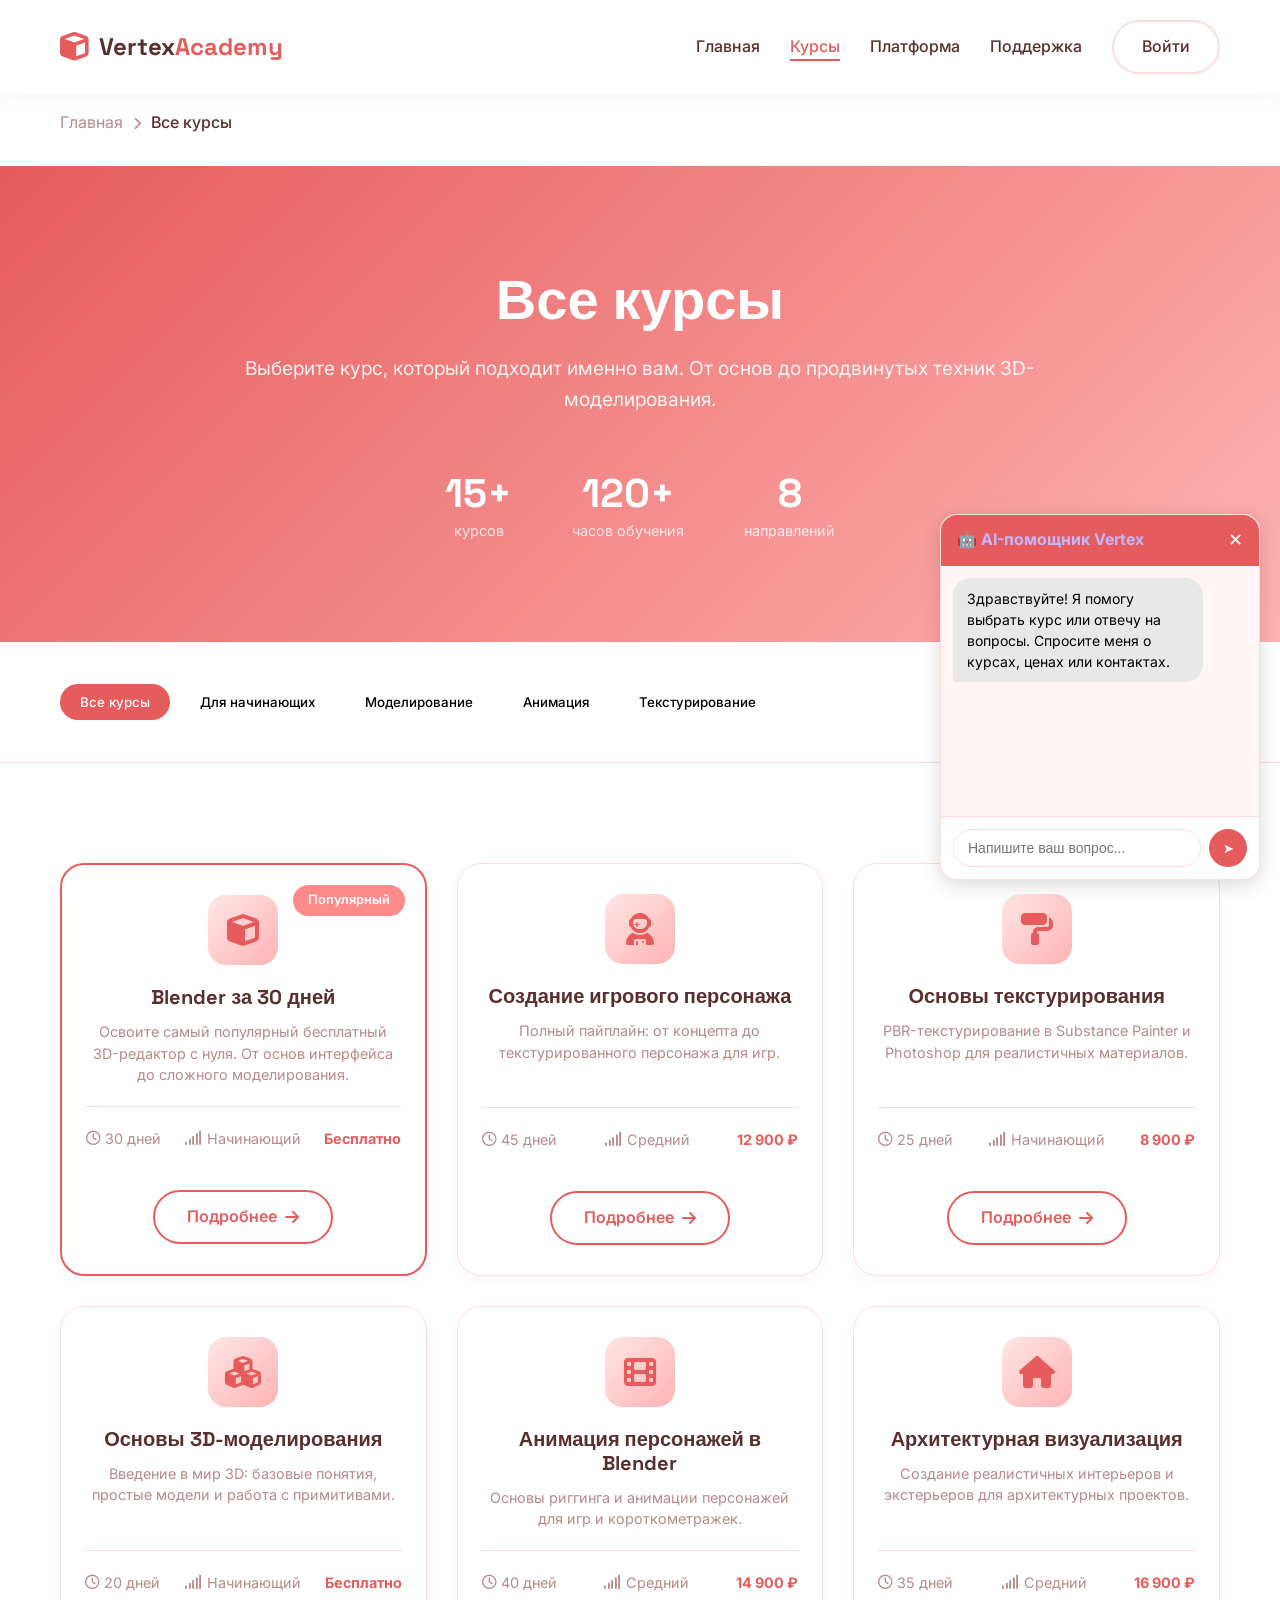
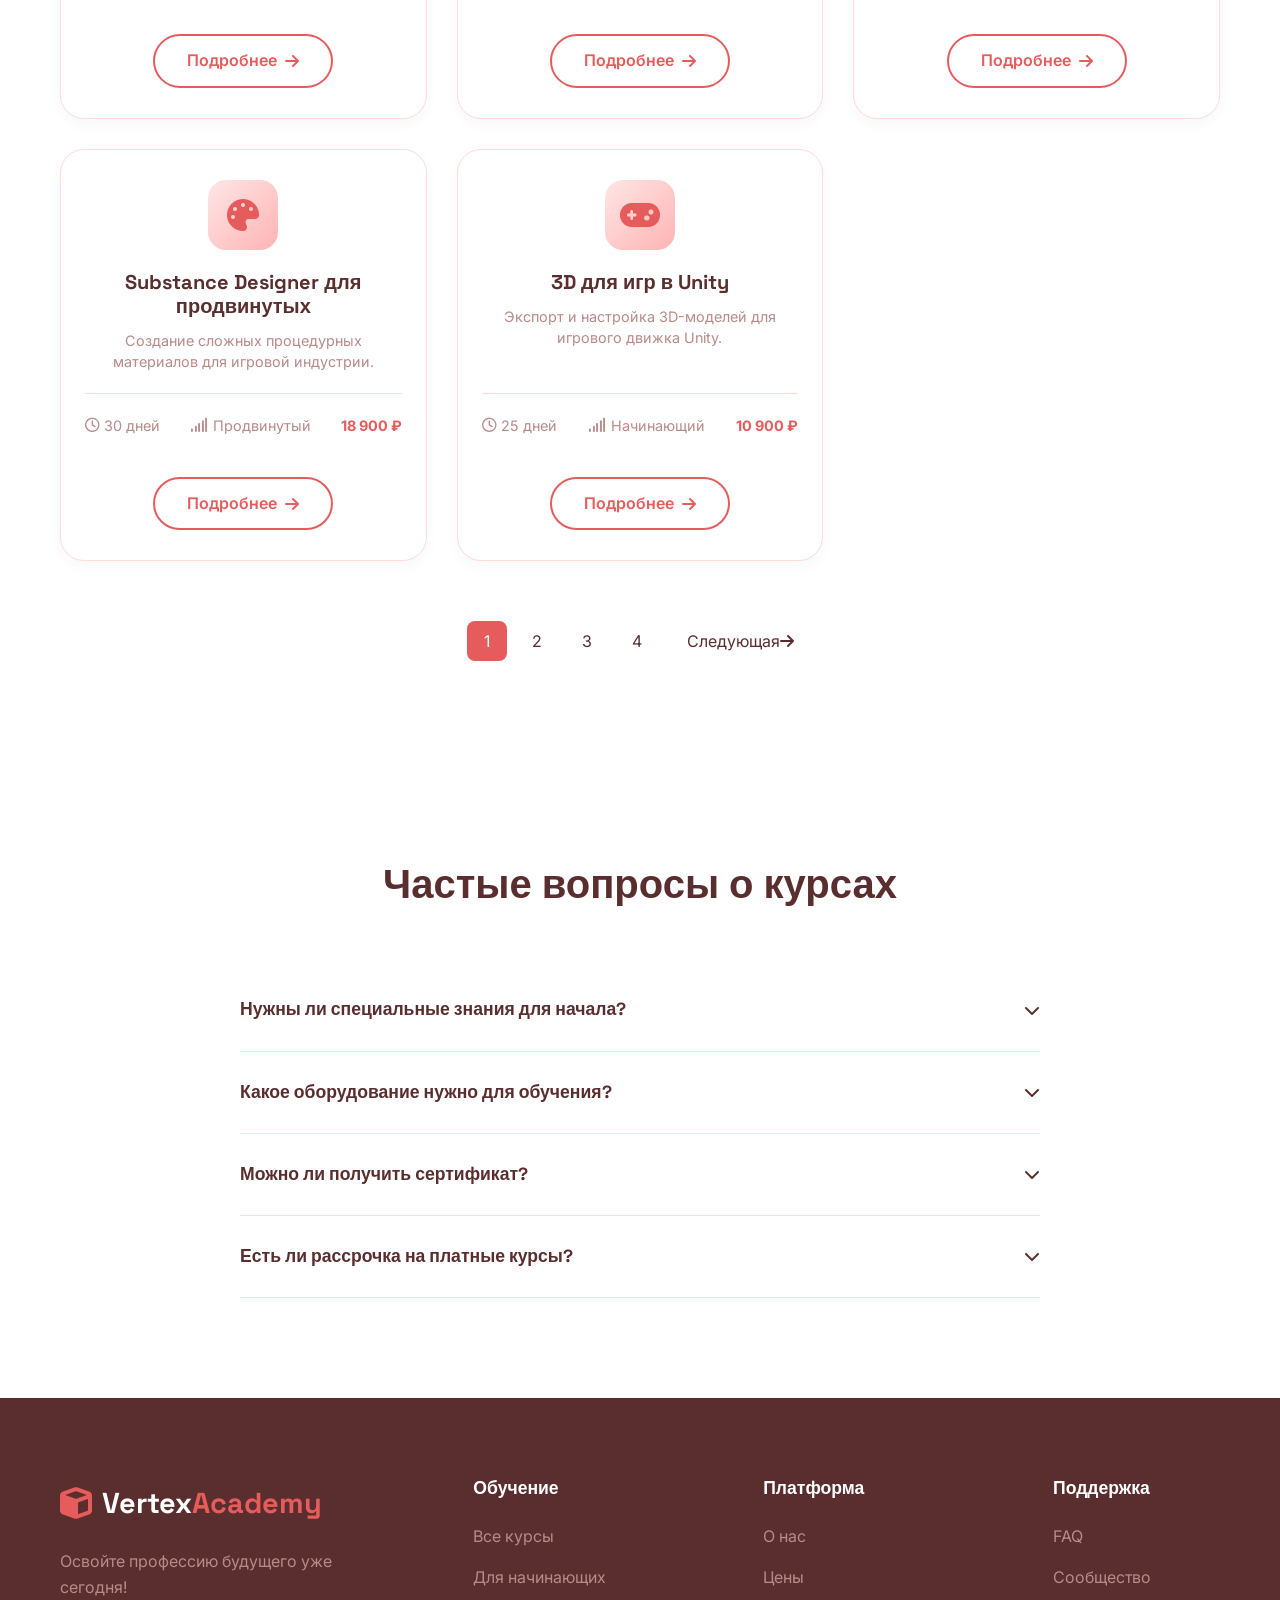
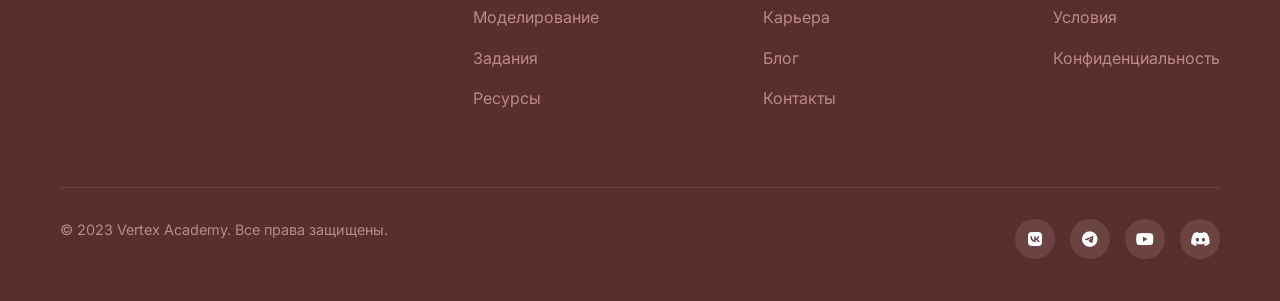
==== courses.html @ c3838e95 "Add files via upload" ====
<!DOCTYPE html>
<html lang="ru">
<head>
    <meta charset="UTF-8">
    <meta name="viewport" content="width=device-width, initial-scale=1.0">
    <title>Все курсы - Vertex Academy</title>
    <link rel="stylesheet" href="css/style.css">
    <link rel="stylesheet" href="css/responsive.css">
    <link rel="stylesheet" href="css/courses.css">
    <link rel="stylesheet" href="https://cdnjs.cloudflare.com/ajax/libs/font-awesome/6.4.0/css/all.min.css">
    <link rel="preconnect" href="https://fonts.googleapis.com">
    <link rel="preconnect" href="https://fonts.gstatic.com" crossorigin>
    <link href="https://fonts.googleapis.com/css2?family=Inter:wght@300;400;500;600;700;800&family=Space+Grotesk:wght@400;500;600;700&display=swap" rel="stylesheet">
</head>
<body>
    <!-- Шапка и навигация -->
    <header class="header">
        <div class="container">
            <nav class="nav">
                <div class="logo">
                    <a href="index.html">
                        <span class="logo-icon"><i class="fas fa-cube"></i></span>
                        <span class="logo-text">Vertex<span class="logo-accent">Academy</span></span>
                    </a>
                </div>
                
                <ul class="nav-menu">
                    <li><a href="index.html">Главная</a></li>
                    <li><a href="courses.html" class="active">Курсы</a></li>
                    <li><a href="platform.html">Платформа</a></li>
                    <li><a href="support.html">Поддержка</a></li>
                    <li><a href="login.html" class="btn btn-outline">Войти</a></li>
                </ul>
                
                <button class="nav-toggle" id="navToggle">
                    <i class="fas fa-bars"></i>
                </button>
            </nav>
        </div>
    </header>

    <!-- Хлебные крошки -->
    <section class="breadcrumbs">
        <div class="container">
            <nav class="breadcrumb-nav">
                <a href="index.html">Главная</a>
                <span><i class="fas fa-chevron-right"></i></span>
                <span class="current">Все курсы</span>
            </nav>
        </div>
    </section>

    <!-- Герой секция курсов -->
    <section class="page-hero">
        <div class="container">
            <div class="page-hero-content">
                <h1 class="page-hero-title">Все курсы</h1>
                <p class="page-hero-description">Выберите курс, который подходит именно вам. От основ до продвинутых техник 3D-моделирования.</p>
                
                <div class="page-hero-stats">
                    <div class="stat">
                        <span class="stat-number">15+</span>
                        <span class="stat-label">курсов</span>
                    </div>
                    <div class="stat">
                        <span class="stat-number">120+</span>
                        <span class="stat-label">часов обучения</span>
                    </div>
                    <div class="stat">
                        <span class="stat-number">8</span>
                        <span class="stat-label">направлений</span>
                    </div>
                </div>
            </div>
        </div>
    </section>

    <!-- Фильтры курсов -->
    <section class="course-filters">
        <div class="container">
            <div class="filters-container">
                <div class="filter-tabs">
                    <button class="filter-tab active" data-filter="all">Все курсы</button>
                    <button class="filter-tab" data-filter="beginner" id="beginner">Для начинающих</button>
                    <button class="filter-tab" data-filter="modeling" id="modeling">Моделирование</button>
                    <button class="filter-tab" data-filter="animation">Анимация</button>
                    <button class="filter-tab" data-filter="texturing">Текстурирование</button>
                </div>
                
                <div class="filter-sort">
                    <select id="sortSelect" class="sort-select">
                        <option value="popular">По популярности</option>
                        <option value="new">Сначала новые</option>
                        <option value="price-low">По цене (сначала дешевые)</option>
                        <option value="price-high">По цене (сначала дорогие)</option>
                        <option value="duration">По длительности</option>
                    </select>
                </div>
            </div>
        </div>
    </section>

    <!-- Все курсы -->
    <section class="all-courses">
        <div class="container">
            <div class="courses-grid extended">
                <!-- Курс 1 -->
                <div class="course-card featured" data-category="beginner modeling">
                    <div class="course-badge">Популярный</div>
                    <div class="course-icon">
                        <i class="fas fa-cube"></i>
                    </div>
                    <h3 class="course-title">Blender за 30 дней</h3>
                    <p class="course-description">Освоите самый популярный бесплатный 3D-редактор с нуля. От основ интерфейса до сложного моделирования.</p>
                    <div class="course-meta">
                        <span class="course-duration"><i class="far fa-clock"></i> 30 дней</span>
                        <span class="course-level"><i class="fas fa-signal"></i> Начинающий</span>
                        <span class="course-price">Бесплатно</span>
                    </div>
                    <a href="course-blender.html" class="btn btn-secondary">Подробнее <i class="fas fa-arrow-right"></i></a>
                </div>
                
                <!-- Курс 2 -->
                <div class="course-card" data-category="modeling">
                    <div class="course-icon">
                        <i class="fas fa-user-astronaut"></i>
                    </div>
                    <h3 class="course-title">Создание игрового персонажа</h3>
                    <p class="course-description">Полный пайплайн: от концепта до текстурированного персонажа для игр.</p>
                    <div class="course-meta">
                        <span class="course-duration"><i class="far fa-clock"></i> 45 дней</span>
                        <span class="course-level"><i class="fas fa-signal"></i> Средний</span>
                        <span class="course-price">12 900 ₽</span>
                    </div>
                    <a href="course-character.html" class="btn btn-secondary">Подробнее <i class="fas fa-arrow-right"></i></a>
                </div>
                
                <!-- Курс 3 -->
                <div class="course-card" data-category="texturing">
                    <div class="course-icon">
                        <i class="fas fa-paint-roller"></i>
                    </div>
                    <h3 class="course-title">Основы текстурирования</h3>
                    <p class="course-description">PBR-текстурирование в Substance Painter и Photoshop для реалистичных материалов.</p>
                    <div class="course-meta">
                        <span class="course-duration"><i class="far fa-clock"></i> 25 дней</span>
                        <span class="course-level"><i class="fas fa-signal"></i> Начинающий</span>
                        <span class="course-price">8 900 ₽</span>
                    </div>
                    <a href="course-texturing.html" class="btn btn-secondary">Подробнее <i class="fas fa-arrow-right"></i></a>
                </div>
                
                <!-- Курс 4 -->
                <div class="course-card" data-category="beginner">
                    <div class="course-icon">
                        <i class="fas fa-cubes"></i>
                    </div>
                    <h3 class="course-title">Основы 3D-моделирования</h3>
                    <p class="course-description">Введение в мир 3D: базовые понятия, простые модели и работа с примитивами.</p>
                    <div class="course-meta">
                        <span class="course-duration"><i class="far fa-clock"></i> 20 дней</span>
                        <span class="course-level"><i class="fas fa-signal"></i> Начинающий</span>
                        <span class="course-price">Бесплатно</span>
                    </div>
                    <a href="course-basics.html" class="btn btn-secondary">Подробнее <i class="fas fa-arrow-right"></i></a>
                </div>
                
                <!-- Курс 5 -->
                <div class="course-card" data-category="animation">
                    <div class="course-icon">
                        <i class="fas fa-film"></i>
                    </div>
                    <h3 class="course-title">Анимация персонажей в Blender</h3>
                    <p class="course-description">Основы риггинга и анимации персонажей для игр и короткометражек.</p>
                    <div class="course-meta">
                        <span class="course-duration"><i class="far fa-clock"></i> 40 дней</span>
                        <span class="course-level"><i class="fas fa-signal"></i> Средний</span>
                        <span class="course-price">14 900 ₽</span>
                    </div>
                    <a href="course-animation.html" class="btn btn-secondary">Подробнее <i class="fas fa-arrow-right"></i></a>
                </div>
                
                <!-- Курс 6 -->
                <div class="course-card" data-category="modeling">
                    <div class="course-icon">
                        <i class="fas fa-home"></i>
                    </div>
                    <h3 class="course-title">Архитектурная визуализация</h3>
                    <p class="course-description">Создание реалистичных интерьеров и экстерьеров для архитектурных проектов.</p>
                    <div class="course-meta">
                        <span class="course-duration"><i class="far fa-clock"></i> 35 дней</span>
                        <span class="course-level"><i class="fas fa-signal"></i> Средний</span>
                        <span class="course-price">16 900 ₽</span>
                    </div>
                    <a href="course-archviz.html" class="btn btn-secondary">Подробнее <i class="fas fa-arrow-right"></i></a>
                </div>
                
                <!-- Курс 7 -->
                <div class="course-card" data-category="texturing">
                    <div class="course-icon">
                        <i class="fas fa-palette"></i>
                    </div>
                    <h3 class="course-title">Substance Designer для продвинутых</h3>
                    <p class="course-description">Создание сложных процедурных материалов для игровой индустрии.</p>
                    <div class="course-meta">
                        <span class="course-duration"><i class="far fa-clock"></i> 30 дней</span>
                        <span class="course-level"><i class="fas fa-signal"></i> Продвинутый</span>
                        <span class="course-price">18 900 ₽</span>
                    </div>
                    <a href="course-substance.html" class="btn btn-secondary">Подробнее <i class="fas fa-arrow-right"></i></a>
                </div>
                
                <!-- Курс 8 -->
                <div class="course-card" data-category="beginner">
                    <div class="course-icon">
                        <i class="fas fa-gamepad"></i>
                    </div>
                    <h3 class="course-title">3D для игр в Unity</h3>
                    <p class="course-description">Экспорт и настройка 3D-моделей для игрового движка Unity.</p>
                    <div class="course-meta">
                        <span class="course-duration"><i class="far fa-clock"></i> 25 дней</span>
                        <span class="course-level"><i class="fas fa-signal"></i> Начинающий</span>
                        <span class="course-price">10 900 ₽</span>
                    </div>
                    <a href="course-unity.html" class="btn btn-secondary">Подробнее <i class="fas fa-arrow-right"></i></a>
                </div>
            </div>
            
            <div class="pagination">
                <a href="#" class="page-link active">1</a>
                <a href="#" class="page-link">2</a>
                <a href="#" class="page-link">3</a>
                <a href="#" class="page-link">4</a>
                <a href="#" class="page-link next">Следующая <i class="fas fa-arrow-right"></i></a>
            </div>
        </div>
    </section>

    <!-- FAQ по курсам -->
    <section class="faq-section">
        <div class="container">
            <h2 class="section-title">Частые вопросы о курсах</h2>
            
            <div class="faq-grid">
                <div class="faq-item">
                    <div class="faq-question">
                        <h4>Нужны ли специальные знания для начала?</h4>
                        <i class="fas fa-chevron-down"></i>
                    </div>
                    <div class="faq-answer">
                        <p>Нет, большинство наших курсов рассчитаны на начинающих. Мы начинаем с самых основ и постепенно переходим к более сложным темам.</p>
                    </div>
                </div>
                
                <div class="faq-item">
                    <div class="faq-question">
                        <h4>Какое оборудование нужно для обучения?</h4>
                        <i class="fas fa-chevron-down"></i>
                    </div>
                    <div class="faq-answer">
                        <p>Достаточно компьютера с Windows, macOS или Linux. Для комфортной работы с 3D-редакторами рекомендуется иметь минимум 8 ГБ оперативной памяти и видеокарту с поддержкой OpenGL 3.3+.</p>
                    </div>
                </div>
                
                <div class="faq-item">
                    <div class="faq-question">
                        <h4>Можно ли получить сертификат?</h4>
                        <i class="fas fa-chevron-down"></i>
                    </div>
                    <div class="faq-answer">
                        <p>Да, по окончании каждого платного курса вы получите сертификат Vertex Academy, который можно добавить в портфолио или LinkedIn.</p>
                    </div>
                </div>
                
                <div class="faq-item">
                    <div class="faq-question">
                        <h4>Есть ли рассрочка на платные курсы?</h4>
                        <i class="fas fa-chevron-down"></i>
                    </div>
                    <div class="faq-answer">
                        <p>Да, мы предлагаем рассрочку на все курсы стоимостью от 5 000 рублей. Оформляется прямо на сайте при оплате.</p>
                    </div>
                </div>
            </div>
        </div>
    </section>

    <!-- Футер -->
    <footer class="footer">
        <div class="container">
            <div class="footer-content">
                <div class="footer-logo">
                    <a href="index.html">
                        <span class="logo-icon"><i class="fas fa-cube"></i></span>
                        <span class="logo-text">Vertex<span class="logo-accent">Academy</span></span>
                    </a>
                    <p class="footer-tagline">Освойте профессию будущего уже сегодня!</p>
                </div>
                
                <div class="footer-links">
                    <div class="footer-column">
                        <h4 class="footer-title">Обучение</h4>
                        <ul class="footer-list">
                            <li><a href="courses.html">Все курсы</a></li>
                            <li><a href="#beginner">Для начинающих</a></li>
                            <li><a href="#modeling">Моделирование</a></li>
                            <li><a href="platform.html#tasks">Задания</a></li>
                            <li><a href="platform.html#resources">Ресурсы</a></li>
                        </ul>
                    </div>
                    
                    <div class="footer-column">
                        <h4 class="footer-title">Платформа</h4>
                        <ul class="footer-list">
                            <li><a href="platform.html">О нас</a></li>
                            <li><a href="platform.html#pricing">Цены</a></li>
                            <li><a href="platform.html#career">Карьера</a></li>
                            <li><a href="platform.html#blog">Блог</a></li>
                            <li><a href="platform.html#contacts">Контакты</a></li>
                        </ul>
                    </div>
                    
                    <div class="footer-column">
                        <h4 class="footer-title">Поддержка</h4>
                        <ul class="footer-list">
                            <li><a href="support.html">FAQ</a></li>
                            <li><a href="support.html#community">Сообщество</a></li>
                            <li><a href="support.html#terms">Условия</a></li>
                            <li><a href="support.html#privacy">Конфиденциальность</a></li>
                        </ul>
                    </div>
                </div>
            </div>
            
            <div class="footer-bottom">
                <p class="copyright">&copy; 2023 Vertex Academy. Все права защищены.</p>
                <div class="social-links">
                    <a href="#"><i class="fab fa-vk"></i></a>
                    <a href="#"><i class="fab fa-telegram"></i></a>
                    <a href="#"><i class="fab fa-youtube"></i></a>
                    <a href="#"><i class="fab fa-discord"></i></a>
                </div>
            </div>
        </div>
    </footer>

    <!-- JavaScript -->
    <script src="js/main.js"></script>
    <script src="js/courses.js"></script>
    <script src="js/database.js"></script>
<script>
    document.addEventListener('DOMContentLoaded', async () => {
        await openDB();
        
        // Делаем все кнопки "Подробнее" и "Записаться" кликабельными
        const userId = sessionStorage.getItem('userId');
        
        document.querySelectorAll('.course-card .btn-secondary, .course-card .btn-card').forEach(btn => {
            if (btn.textContent.includes('Подробнее')) {
                btn.addEventListener('click', (e) => {
                    const card = btn.closest('.course-card');
                    const title = card?.querySelector('.course-title')?.textContent || 'Курс';
                    alert(`🔍 Информация о курсе "${title}" будет доступна позже.`);
                });
            }
        });
        
        document.querySelectorAll('.course-card .btn-primary, .course-card .enroll-btn').forEach(btn => {
            if (btn.textContent.includes('Записаться') || btn.textContent.includes('Начать')) {
                btn.addEventListener('click', async (e) => {
                    if (!userId) {
                        if (confirm('Нужно войти в аккаунт. Перейти на страницу входа?')) {
                            window.location.href = 'login.html';
                        }
                        return;
                    }
                    
                    const card = btn.closest('.course-card');
                    const title = card?.querySelector('.course-title')?.textContent || 'Курс';
                    const priceSpan = card?.querySelector('.course-price');
                    let courseId = 1;
                    if (title.includes('Blender')) courseId = 1;
                    else if (title.includes('персонажа')) courseId = 2;
                    else if (title.includes('текстурирования')) courseId = 3;
                    
                    alert(`✅ Вы записаны на курс "${title}"!`);
                    
                    // Сохраняем в базу данных
                    await addEnrollment({
                        userId: parseInt(userId),
                        courseId: courseId,
                        enrolledAt: new Date().toISOString()
                    });
                });
            }
        });
    });
</script>
<!-- ========== РАБОТАЮЩИЙ AI-ЧАТ ========== -->
<style>
.ai-assistant {
    position: fixed;
    bottom: 20px;
    right: 20px;
    width: 320px;
    background: white;
    border-radius: 16px;
    box-shadow: 0 5px 20px rgba(0,0,0,0.15);
    border: 1px solid #ffdbdb;
    z-index: 1000;
    font-family: 'Inter', sans-serif;
}
.ai-header {
    background: #e65c5c;
    color: white;
    padding: 12px 16px;
    border-radius: 16px 16px 0 0;
    display: flex;
    justify-content: space-between;
    align-items: center;
    font-weight: 600;
}
.ai-close {
    background: none;
    border: none;
    color: white;
    font-size: 18px;
    cursor: pointer;
}
.ai-messages {
    height: 250px;
    overflow-y: auto;
    padding: 12px;
    background: #fff5f5;
}
.ai-message.bot {
    background: #e8e8e8;
    color: #000000 !important;
    padding: 10px 14px;
    border-radius: 18px;
    border-bottom-left-radius: 4px;
    margin-bottom: 8px;
    max-width: 85%;
    font-size: 14px;
}
.ai-message.user {
    background: #e65c5c;
    color: white;
    padding: 10px 14px;
    border-radius: 18px;
    border-bottom-right-radius: 4px;
    margin-bottom: 8px;
    margin-left: auto;
    max-width: 85%;
}
.ai-input-area {
    display: flex;
    padding: 12px;
    border-top: 1px solid #ffdbdb;
    gap: 8px;
    background: white;
    border-radius: 0 0 16px 16px;
}
.ai-input-area input {
    flex: 1;
    padding: 10px 14px;
    border: 1px solid #ffdbdb;
    border-radius: 25px;
    font-size: 14px;
    outline: none;
}
.ai-input-area input:focus {
    border-color: #e65c5c;
}
.ai-input-area button {
    width: 38px;
    height: 38px;
    background: #e65c5c;
    border: none;
    border-radius: 50%;
    color: white;
    cursor: pointer;
}
</style>

<div class="ai-assistant" id="aiAssistant">
    <div class="ai-header">
        <strong>🤖 AI-помощник Vertex</strong>
        <button class="ai-close" onclick="document.getElementById('aiAssistant').style.display='none'">✕</button>
    </div>
    <div class="ai-messages" id="aiMessages">
        <div class="ai-message bot">Здравствуйте! Я помогу выбрать курс или отвечу на вопросы. Спросите меня о курсах, ценах или контактах.</div>
    </div>
    <div class="ai-input-area">
        <input type="text" id="aiInput" placeholder="Напишите ваш вопрос...">
        <button id="askAiBtn">➤</button>
    </div>
</div>

<script>
// Логика ответов AI (работает)
document.addEventListener('DOMContentLoaded', function() {
    const input = document.getElementById('aiInput');
    const button = document.getElementById('askAiBtn');
    const messagesDiv = document.getElementById('aiMessages');
    
    if (!button) return;
    
    function addMessage(text, isUser = false) {
        const msgDiv = document.createElement('div');
        msgDiv.className = `ai-message ${isUser ? 'user' : 'bot'}`;
        msgDiv.textContent = text;
        messagesDiv.appendChild(msgDiv);
        messagesDiv.scrollTop = messagesDiv.scrollHeight;
    }
    
    function getAIResponse(question) {
        const q = question.toLowerCase();
        if (q.includes('курс') || q.includes('blender')) {
            return '🎓 Рекомендую курс "Blender за 30 дней" — подходит для начинающих. Хотите записаться?';
        } else if (q.includes('цена') || q.includes('стои') || q.includes('руб')) {
            return '💰 У нас есть бесплатные курсы и платные от 4990 ₽. Напишите, какой курс вас интересует!';
        } else if (q.includes('контакт') || q.includes('поддержк')) {
            return '📧 Связаться с нами можно через support@vertex-academy.ru или в разделе "Поддержка" на сайте.';
        } else if (q.includes('регистрац') || q.includes('войти')) {
            return '🔐 Для регистрации нажмите на кнопку "Начать бесплатно" на главной странице или перейдите в раздел "Вход".';
        } else {
            return '🤔 Я могу ответить на вопросы о курсах, ценах, регистрации или контактах. Что вас интересует?';
        }
    }
    
    async function askAI() {
        const question = input.value.trim();
        if (!question) return;
        
        addMessage(question, true);
        input.value = '';
        
        // Имитация задержки ответа
        setTimeout(() => {
            const answer = getAIResponse(question);
            addMessage(answer, false);
            
            // Сохраняем в базу данных (если есть)
            if (window.addAIInteraction && window.currentUserId) {
                window.addAIInteraction({
                    userId: window.currentUserId,
                    question: question,
                    answer: answer,
                    date: new Date().toISOString()
                }).catch(e => console.log('БД не готова'));
            }
        }, 500);
    }
    
    button.addEventListener('click', askAI);
    input.addEventListener('keypress', function(e) {
        if (e.key === 'Enter') askAI();
    });
});
</script>
</body>
</html>
---- css/style.css ----
/* Базовые сбросы и переменные */
:root {
    --primary-color: #e65c5c;     /* было #6C63FF */
    --primary-dark: #c44747;       /* было #554FD8 */
    --secondary-color: #ff8a8a;    /* было #FF6584 */
    --accent-color: #ffb3b3;       /* было #36D1DC */
    --dark-color: #5a2e2e;         /* было #1A1A2E */
    --gray-color: #b88a8a;         /* было #8A8CA6 */
    --gray-light: #ffdbdb;         /* было #E2E5ED */
    
    --font-primary: 'Inter', sans-serif;
    --font-secondary: 'Space Grotesk', sans-serif;
    
    --shadow: 0 10px 30px rgba(0, 0, 0, 0.08);
    --shadow-hover: 0 20px 40px rgba(0, 0, 0, 0.12);
    --border-radius: 16px;
    --transition: all 0.3s ease;
}

* {
    margin: 0;
    padding: 0;
    box-sizing: border-box;
}

html {
    scroll-behavior: smooth;
}

body {
    font-family: var(--font-primary);
    color: var(--dark-color);
    background-color: var(--light-color);
    line-height: 1.6;
    overflow-x: hidden;
}

.container {
    width: 100%;
    max-width: 1200px;
    margin: 0 auto;
    padding: 0 20px;
}

section {
    padding: 100px 0;
}

/* Типография */
h1, h2, h3, h4 {
    font-family: var(--font-secondary);
    font-weight: 700;
    line-height: 1.2;
    margin-bottom: 20px;
}

h1 {
    font-size: 3.5rem;
}

h2 {
    font-size: 2.5rem;
}

h3 {
    font-size: 1.8rem;
}

h4 {
    font-size: 1.3rem;
}

p {
    margin-bottom: 20px;
    color: var(--gray-color);
}

.section-title {
    text-align: center;
    margin-bottom: 60px;
    color: var(--dark-color);
}

.section-subtitle {
    text-align: center;
    margin-bottom: 60px;
    color: var(--gray-color);
    max-width: 700px;
    margin-left: auto;
    margin-right: auto;
}

/* Кнопки */
.btn {
    display: inline-flex;
    align-items: center;
    justify-content: center;
    gap: 8px;
    padding: 12px 28px;
    border-radius: 50px;
    font-weight: 600;
    text-decoration: none;
    border: none;
    cursor: pointer;
    transition: var(--transition);
    font-family: var(--font-primary);
    font-size: 1rem;
}

.btn-primary {
    background-color: var(--primary-color);
    color: white;
}

.btn-primary:hover {
    background-color: var(--primary-dark);
    transform: translateY(-3px);
    box-shadow: var(--shadow-hover);
}

.btn-secondary {
    background-color: transparent;
    color: var(--primary-color);
    border: 2px solid var(--primary-color);
}

.btn-secondary:hover {
    background-color: rgba(108, 99, 255, 0.1);
    transform: translateY(-3px);
}

.btn-outline {
    background-color: transparent;
    color: var(--dark-color);
    border: 2px solid var(--gray-light);
}

.btn-outline:hover {
    border-color: var(--primary-color);
    color: var(--primary-color);
    transform: translateY(-3px);
}

.btn-large {
    padding: 16px 36px;
    font-size: 1.1rem;
}

.btn-block {
    width: 100%;
    display: block;
    text-align: center;
}

/* Шапка и навигация */
.header {
    position: fixed;
    top: 0;
    left: 0;
    width: 100%;
    background-color: rgba(255, 255, 255, 0.95);
    backdrop-filter: blur(10px);
    z-index: 1000;
    box-shadow: 0 2px 20px rgba(0, 0, 0, 0.05);
}

.nav {
    display: flex;
    justify-content: space-between;
    align-items: center;
    padding: 20px 0;
}

.logo a {
    display: flex;
    align-items: center;
    text-decoration: none;
    gap: 10px;
}

.logo-icon {
    color: var(--primary-color);
    font-size: 1.8rem;
}

.logo-text {
    font-family: var(--font-secondary);
    font-weight: 700;
    font-size: 1.5rem;
    color: var(--dark-color);
}

.logo-accent {
    color: var(--primary-color);
}

.nav-menu {
    display: flex;
    align-items: center;
    gap: 30px;
    list-style: none;
}

.nav-menu a {
    text-decoration: none;
    color: var(--dark-color);
    font-weight: 500;
    transition: var(--transition);
    position: relative;
}

.nav-menu a:not(.btn):hover {
    color: var(--primary-color);
}

.nav-menu a.active {
    color: var(--primary-color);
}

.nav-menu a:not(.btn)::after {
    content: '';
    position: absolute;
    bottom: -5px;
    left: 0;
    width: 0;
    height: 2px;
    background-color: var(--primary-color);
    transition: var(--transition);
}

.nav-menu a:not(.btn):hover::after {
    width: 100%;
}

.nav-menu a.active::after {
    width: 100%;
}

.nav-toggle {
    display: none;
    background: none;
    border: none;
    font-size: 1.5rem;
    color: var(--dark-color);
    cursor: pointer;
}

/* Хлебные крошки */
.breadcrumbs {
    padding: 30px 0;
    background-color: var(--light-color);
    margin-top: 80px;
}

.breadcrumb-nav {
    display: flex;
    align-items: center;
    gap: 10px;
    color: var(--gray-color);
}

.breadcrumb-nav a {
    color: var(--gray-color);
    text-decoration: none;
    transition: var(--transition);
}

.breadcrumb-nav a:hover {
    color: var(--primary-color);
}

.breadcrumb-nav .current {
    color: var(--dark-color);
    font-weight: 500;
}

.breadcrumb-nav i {
    font-size: 0.8rem;
}

/* Герой секция */
.hero {
    padding-top: 160px;
    padding-bottom: 100px;
    background: linear-gradient(135deg, #f5f7ff 0%, #eef1ff 100%);
    position: relative;
    overflow: hidden;
}

.hero::before {
    content: '';
    position: absolute;
    top: 0;
    right: 0;
    width: 50%;
    height: 100%;
    background: url("data:image/svg+xml,%3Csvg width='100' height='100' viewBox='0 0 100 100' xmlns='http://www.w3.org/2000/svg'%3E%3Cpath d='M11 18c3.866 0 7-3.134 7-7s-3.134-7-7-7-7 3.134-7 7 3.134 7 7 7zm48 25c3.866 0 7-3.134 7-7s-3.134-7-7-7-7 3.134-7 7 3.134 7 7 7zm-43-7c1.657 0 3-1.343 3-3s-1.343-3-3-3-3 1.343-3 3 1.343 3 3 3zm63 31c1.657 0 3-1.343 3-3s-1.343-3-3-3-3 1.343-3 3 1.343 3 3 3zM34 90c1.657 0 3-1.343 3-3s-1.343-3-3-3-3 1.343-3 3 1.343 3 3 3zm56-76c1.657 0 3-1.343 3-3s-1.343-3-3-3-3 1.343-3 3 1.343 3 3 3zM12 86c2.21 0 4-1.79 4-4s-1.79-4-4-4-4 1.79-4 4 1.79 4 4 4zm28-65c2.21 0 4-1.79 4-4s-1.79-4-4-4-4 1.79-4 4 1.79 4 4 4zm23-11c2.76 0 5-2.24 5-5s-2.24-5-5-5-5 2.24-5 5 2.24 5 5 5zm-6 60c2.21 0 4-1.79 4-4s-1.79-4-4-4-4 1.79-4 4 1.79 4 4 4zm29 22c2.76 0 5-2.24 5-5s-2.24-5-5-5-5 2.24-5 5 2.24 5 5 5zM32 63c2.76 0 5-2.24 5-5s-2.24-5-5-5-5 2.24-5 5 2.24 5 5 5zm57-13c2.76 0 5-2.24 5-5s-2.24-5-5-5-5 2.24-5 5 2.24 5 5 5zm-9-21c1.105 0 2-.895 2-2s-.895-2-2-2-2 .895-2 2 .895 2 2 2zM60 91c1.105 0 2-.895 2-2s-.895-2-2-2-2 .895-2 2 .895 2 2 2zM35 41c1.105 0 2-.895 2-2s-.895-2-2-2-2 .895-2 2 .895 2 2 2zM12 60c1.105 0 2-.895 2-2s-.895-2-2-2-2 .895-2 2 .895 2 2 2z' fill='%236C63FF' fill-opacity='0.05' fill-rule='evenodd'/%3E%3C/svg%3E");
    z-index: 0;
}

.hero .container {
    display: flex;
    align-items: center;
    justify-content: space-between;
    position: relative;
    z-index: 1;
}

.hero-content {
    flex: 1;
    max-width: 600px;
}

.hero-title {
    margin-bottom: 25px;
    color: var(--dark-color);
}

.hero-description {
    font-size: 1.2rem;
    margin-bottom: 40px;
    color: var(--gray-color);
}

.hero-buttons {
    display: flex;
    gap: 20px;
    margin-bottom: 60px;
    flex-wrap: wrap;
}

.hero-stats {
    display: flex;
    gap: 40px;
}

.stat {
    display: flex;
    flex-direction: column;
}

.stat-number {
    font-family: var(--font-secondary);
    font-size: 2.5rem;
    font-weight: 700;
    color: var(--primary-color);
    line-height: 1;
}

.stat-label {
    font-size: 0.9rem;
    color: var(--gray-color);
    margin-top: 5px;
}

.hero-visual {
    flex: 1;
    display: flex;
    justify-content: center;
    align-items: center;
    min-height: 400px;
}

.cube {
    width: 200px;
    height: 200px;
    position: relative;
    transform-style: preserve-3d;
    transform: rotateX(-20deg) rotateY(-20deg);
    animation: rotateCube 20s infinite linear;
}

.cube-face {
    position: absolute;
    width: 100%;
    height: 100%;
    border: 2px solid var(--primary-color);
    background: rgba(108, 99, 255, 0.1);
}

.cube-front {
    transform: translateZ(100px);
}

.cube-back {
    transform: translateZ(-100px);
}

.cube-left {
    transform: translateX(-100px) rotateY(-90deg);
}

.cube-right {
    transform: translateX(100px) rotateY(90deg);
}

.cube-top {
    transform: translateY(-100px) rotateX(90deg);
}

.cube-bottom {
    transform: translateY(100px) rotateX(-90deg);
}

@keyframes rotateCube {
    0% {
        transform: rotateX(-20deg) rotateY(0);
    }
    100% {
        transform: rotateX(-20deg) rotateY(360deg);
    }
}

/* Page Hero (для внутренних страниц) */
.page-hero {
    padding: 100px 0;
    background: linear-gradient(135deg, var(--primary-color), var(--accent-color));
    color: white;
}

.page-hero-content {
    max-width: 800px;
    margin: 0 auto;
    text-align: center;
}

.page-hero-title {
    color: white;
    margin-bottom: 20px;
}

.page-hero-description {
    color: rgba(255, 255, 255, 0.9);
    font-size: 1.2rem;
    margin-bottom: 40px;
}

.page-hero-stats {
    display: flex;
    justify-content: center;
    gap: 60px;
    margin-top: 60px;
}

.page-hero-stats .stat-number {
    color: white;
}

.page-hero-stats .stat-label {
    color: rgba(255, 255, 255, 0.8);
}

/* Секция курсов */
.courses {
    background-color: white;
}

.section-header {
    display: flex;
    justify-content: space-between;
    align-items: center;
    margin-bottom: 60px;
}

.section-header .section-title {
    margin-bottom: 0;
}

.courses-grid {
    display: grid;
    grid-template-columns: repeat(auto-fill, minmax(320px, 1fr));
    gap: 30px;
}

.course-card {
    background-color: white;
    border-radius: var(--border-radius);
    padding: 40px 30px;
    box-shadow: var(--shadow);
    transition: var(--transition);
    border: 1px solid transparent;
    display: flex;
    flex-direction: column;
    align-items: flex-start;
    position: relative;
}

.course-card:hover {
    transform: translateY(-10px);
    box-shadow: var(--shadow-hover);
    border-color: var(--primary-color);
}

.course-badge {
    position: absolute;
    top: 20px;
    right: 20px;
    background-color: var(--secondary-color);
    color: white;
    padding: 5px 15px;
    border-radius: 50px;
    font-size: 0.8rem;
    font-weight: 600;
}

.course-card.featured {
    border: 2px solid var(--primary-color);
}

.course-icon {
    width: 70px;
    height: 70px;
    background: linear-gradient(135deg, var(--primary-color), var(--accent-color));
    border-radius: 16px;
    display: flex;
    align-items: center;
    justify-content: center;
    color: white;
    font-size: 1.8rem;
    margin-bottom: 25px;
}

.course-title {
    margin-bottom: 15px;
}

.course-description {
    flex-grow: 1;
    margin-bottom: 30px;
}

.course-meta {
    display: flex;
    justify-content: space-between;
    width: 100%;
    margin-bottom: 30px;
    padding-top: 20px;
    border-top: 1px solid var(--gray-light);
}

.course-duration, .course-level, .course-price {
    display: flex;
    align-items: center;
    gap: 5px;
    font-size: 0.9rem;
    color: var(--gray-color);
}

.course-price {
    font-weight: 700;
    color: var(--primary-color);
}

/* Секция преимуществ */
.features {
    background-color: #f8f9ff;
}

.features-grid {
    display: grid;
    grid-template-columns: repeat(auto-fill, minmax(250px, 1fr));
    gap: 40px;
}

.feature-card {
    background-color: white;
    border-radius: var(--border-radius);
    padding: 40px 30px;
    text-align: center;
    box-shadow: var(--shadow);
    transition: var(--transition);
}

.feature-card:hover {
    transform: translateY(-10px);
    box-shadow: var(--shadow-hover);
}

.feature-icon {
    width: 80px;
    height: 80px;
    background: linear-gradient(135deg, var(--primary-color), var(--accent-color));
    border-radius: 50%;
    display: flex;
    align-items: center;
    justify-content: center;
    margin: 0 auto 25px;
    color: white;
    font-size: 2rem;
}

.feature-title {
    margin-bottom: 15px;
}

/* Секция отзывов */
.reviews {
    background-color: white;
}

.reviews-grid {
    display: grid;
    grid-template-columns: repeat(auto-fill, minmax(320px, 1fr));
    gap: 30px;
}

.review-card {
    background-color: white;
    border-radius: var(--border-radius);
    padding: 30px;
    box-shadow: var(--shadow);
    transition: var(--transition);
}

.review-card:hover {
    transform: translateY(-5px);
    box-shadow: var(--shadow-hover);
}

.review-header {
    display: flex;
    align-items: center;
    margin-bottom: 20px;
}

.review-avatar {
    width: 60px;
    height: 60px;
    border-radius: 50%;
    background: linear-gradient(135deg, var(--primary-color), var(--accent-color));
    display: flex;
    align-items: center;
    justify-content: center;
    color: white;
    font-weight: 700;
    font-size: 1.2rem;
    margin-right: 15px;
}

.review-name {
    margin-bottom: 5px;
}

.review-position {
    color: var(--gray-color);
    font-size: 0.9rem;
    margin-bottom: 0;
}

.review-text {
    font-style: italic;
    position: relative;
    padding-left: 20px;
    margin-bottom: 20px;
}

.review-text::before {
    content: '"';
    position: absolute;
    left: 0;
    top: -10px;
    font-size: 3rem;
    color: var(--primary-color);
    opacity: 0.3;
    font-family: serif;
}

.review-rating {
    color: #FFC107;
}

/* CTA секция */
.cta {
    padding: 100px 0;
    background: linear-gradient(135deg, var(--dark-color), var(--dark-light));
    color: white;
    text-align: center;
}

.cta-title {
    color: white;
    margin-bottom: 20px;
}

.cta-description {
    color: rgba(255, 255, 255, 0.9);
    font-size: 1.2rem;
    max-width: 700px;
    margin: 0 auto 40px;
}

/* Футер */
.footer {
    background-color: var(--dark-color);
    color: white;
    padding: 80px 0 40px;
}

.footer-content {
    display: flex;
    justify-content: space-between;
    margin-bottom: 60px;
    flex-wrap: wrap;
    gap: 40px;
}

.footer-logo {
    flex: 1;
    min-width: 300px;
}

.footer-logo a {
    display: inline-flex;
    align-items: center;
    gap: 10px;
    margin-bottom: 20px;
    text-decoration: none;
}

.footer-logo .logo-icon {
    color: var(--primary-color);
    font-size: 2rem;
}

.footer-logo .logo-text {
    color: white;
    font-size: 1.8rem;
}

.footer-tagline {
    color: var(--gray-color);
    max-width: 300px;
}

.footer-links {
    flex: 2;
    display: flex;
    justify-content: space-between;
    flex-wrap: wrap;
    gap: 40px;
}

.footer-column {
    min-width: 150px;
}

.footer-title {
    color: white;
    margin-bottom: 25px;
    font-size: 1.1rem;
}

.footer-list {
    list-style: none;
}

.footer-list li {
    margin-bottom: 15px;
}

.footer-list a {
    color: var(--gray-color);
    text-decoration: none;
    transition: var(--transition);
}

.footer-list a:hover {
    color: var(--primary-color);
}

.footer-bottom {
    display: flex;
    justify-content: space-between;
    align-items: center;
    padding-top: 30px;
    border-top: 1px solid rgba(255, 255, 255, 0.1);
    flex-wrap: wrap;
    gap: 20px;
}

.copyright {
    color: var(--gray-color);
    font-size: 0.9rem;
}

.social-links {
    display: flex;
    gap: 15px;
}

.social-links a {
    display: flex;
    align-items: center;
    justify-content: center;
    width: 40px;
    height: 40px;
    background-color: rgba(255, 255, 255, 0.1);
    border-radius: 50%;
    color: white;
    text-decoration: none;
    transition: var(--transition);
}

.social-links a:hover {
    background-color: var(--primary-color);
    transform: translateY(-3px);
}


/* AI Assistant - добавить в конец файла */
.ai-assistant {
    position: fixed;
    bottom: 24px;
    right: 24px;
    z-index: 1000;
}

.ai-toggle {
    background: linear-gradient(135deg, #667eea 0%, #764ba2 100%);
    width: 60px;
    height: 60px;
    border-radius: 30px;
    display: flex;
    align-items: center;
    justify-content: center;
    cursor: pointer;
    box-shadow: 0 4px 15px rgba(0,0,0,0.3);
    font-size: 28px;
    transition: transform 0.2s;
}

.ai-toggle:hover {
    transform: scale(1.1);
}

.ai-window {
    position: absolute;
    bottom: 80px;
    right: 0;
    width: 320px;
    background: #1a1a2e;
    border-radius: 16px;
    display: none;
    flex-direction: column;
    border: 1px solid #667eea;
    box-shadow: 0 10px 30px rgba(0,0,0,0.5);
    overflow: hidden;
}

.ai-window.active {
    display: flex;
}

/* Сделать текст ответа бота светлым */
.ai-message.bot {
    background: #2d2d5e;
    color: #ffffff !important;  /* Белый цвет*/
    font-size: 14px;
    line-height: 1.5;
    padding: 10px 14px;
    border-radius: 12px;
    max-width: 85%;
    word-wrap: break-word;
}

.ai-message.user {
    background: #667eea;
    color: #ffffff !important;  /* Белый цвет текста пользователя */
    font-size: 14px;
    line-height: 1.5;
    padding: 10px 14px;
    border-radius: 12px;
    max-width: 85%;
    word-wrap: break-word;
    margin-left: auto;
}

/* Сделать светлым текст в заголовке AI */
.ai-header {
    color: #ffffff;
    padding: 12px 16px;
    background: #16213e;
    border-bottom: 1px solid #667eea;
}

.ai-header strong {
    color: #c4b5fd;  /* Светло-фиолетовый для акцента */
}

/* Светлый текст в области сообщений */
.ai-messages {
    background: #0f0f1f;
    color: #f0f0f0;
}

/* Стили для ссылок внутри сообщений бота */
.ai-message.bot a {
    color:  #ffffff;  /* Светло-фиолетовый для ссылок */
    text-decoration: underline;
}

.ai-message.bot strong {
    color: #c4b5fd;  /* Светло-фиолетовый для жирного текста */
}

/* Стиль для текста "печатает..." */
.ai-typing {
    color: #a0a0c0;
    font-style: italic;
}

/* Панель статистики */
.stats-panel {
    position: fixed;
    bottom: 20px;
    left: 20px;
    background: rgba(0,0,0,0.8);
    padding: 10px 15px;
    border-radius: 8px;
    font-size: 12px;
    z-index: 999;
    cursor: pointer;
    font-family: monospace;
}

.stats-panel:hover {
    background: rgba(0,0,0,0.95);
}

/* Безопасность */
.security-badge {
    position: fixed;
    bottom: 20px;
    left: 50%;
    transform: translateX(-50%);
    font-size: 10px;
    color: rgba(255,255,255,0.3);
    z-index: 999;
}

/* ========== ЕДИНЫЙ СТИЛЬ ДЛЯ ВСЕХ КАРТОЧЕК ========== */

.community-card,
.category-card,
.course-card,
.feature-card,
.review-card,
.pricing-card,
.forum-category,
.vacancy-card,
.blog-post,
.legal-card {
    background: white;
    border-radius: 24px;
    padding: 30px 24px;
    transition: all 0.3s ease;
    border: 1px solid var(--gray-light);
    box-shadow: 0 5px 15px rgba(0, 0, 0, 0.03);
    text-align: center;
    display: flex;
    flex-direction: column;
    align-items: center;
    height: 100%;
    min-height: 280px;
}

.community-card:hover,
.category-card:hover,
.course-card:hover,
.feature-card:hover,
.review-card:hover,
.pricing-card:hover {
    transform: translateY(-6px);
    box-shadow: 0 20px 30px -12px rgba(230, 92, 92, 0.2);
    border-color: var(--primary-color);
}

/* Иконка */
.community-icon,
.category-icon,
.course-icon,
.feature-icon,
.forum-icon {
    width: 70px;
    height: 70px;
    background: linear-gradient(135deg, #ffe6e6, #ffb3b3);
    border-radius: 18px;
    display: flex;
    align-items: center;
    justify-content: center;
    margin-bottom: 20px;
}

.community-icon i,
.category-icon i,
.course-icon i,
.feature-icon i,
.forum-icon i {
    font-size: 32px;
    color: var(--primary-color);
}

/* Заголовок */
.community-title,
.category-title,
.course-title,
.feature-title {
    font-size: 1.25rem;
    font-weight: 700;
    margin-bottom: 12px;
    color: var(--dark-color);
}

/* Описание */
.community-description,
.category-description,
.course-description,
.feature-description {
    font-size: 0.9rem;
    color: var(--gray-color);
    line-height: 1.5;
    margin-bottom: 20px;
    flex-grow: 1;
}

/* Кнопка внутри карточки */
.community-card .btn,
.category-card .btn,
.course-card .btn {
    margin-top: 10px;
    width: 100%;
    max-width: 180px;
}

/* Сетка для карточек сообщества */
.community-grid,
.categories-grid,
.courses-grid,
.features-grid {
    display: grid;
    grid-template-columns: repeat(auto-fill, minmax(280px, 1fr));
    gap: 30px;
}


/* Только изменение цветовой схемы сайта — AI не трогаем */
:root {
    --primary-color: #e65c5c;
    --primary-dark: #c44747;
    --secondary-color: #ff8a8a;
    --accent-color: #ffb3b3;
    /* Остальные цвета не меняем */
}
---- css/responsive.css ----
/* Адаптивные стили */
@media (max-width: 1200px) {
    .container {
        max-width: 960px;
    }
}

@media (max-width: 992px) {
    h1 {
        font-size: 2.8rem;
    }
    
    h2 {
        font-size: 2.2rem;
    }
    
    .nav-toggle {
        display: block;
    }
    
    .nav-menu {
        position: fixed;
        top: 80px;
        left: 0;
        width: 100%;
        background-color: white;
        flex-direction: column;
        align-items: flex-start;
        padding: 30px;
        box-shadow: 0 10px 30px rgba(0, 0, 0, 0.1);
        transform: translateY(-100%);
        opacity: 0;
        visibility: hidden;
        transition: var(--transition);
        z-index: 999;
    }
    
    .nav-menu.active {
        transform: translateY(0);
        opacity: 1;
        visibility: visible;
    }
    
    .nav-menu li {
        width: 100%;
    }
    
    .nav-menu a {
        display: block;
        padding: 15px 0;
        border-bottom: 1px solid var(--gray-light);
    }
    
    .nav-menu a.btn {
        justify-content: flex-start;
        border: none;
        padding: 15px 0;
    }
    
    .hero .container {
        flex-direction: column;
        text-align: center;
    }
    
    .hero-content {
        margin-bottom: 60px;
    }
    
    .hero-buttons {
        justify-content: center;
    }
    
    .hero-stats {
        justify-content: center;
    }
    
    .cube {
        width: 150px;
        height: 150px;
    }
    
    .cube-front {
        transform: translateZ(75px);
    }
    
    .cube-back {
        transform: translateZ(-75px);
    }
    
    .cube-left {
        transform: translateX(-75px) rotateY(-90deg);
    }
    
    .cube-right {
        transform: translateX(75px) rotateY(90deg);
    }
    
    .cube-top {
        transform: translateY(-75px) rotateX(90deg);
    }
    
    .cube-bottom {
        transform: translateY(75px) rotateX(-90deg);
    }
    
    .section-header {
        flex-direction: column;
        align-items: flex-start;
        gap: 20px;
    }
}

@media (max-width: 768px) {
    h1 {
        font-size: 2.3rem;
    }
    
    h2 {
        font-size: 1.9rem;
    }
    
    section {
        padding: 60px 0;
    }
    
    .courses-grid, .features-grid, .reviews-grid {
        grid-template-columns: 1fr;
    }
    
    .footer-content {
        flex-direction: column;
    }
    
    .footer-links {
        width: 100%;
    }
    
    .footer-bottom {
        flex-direction: column;
        text-align: center;
    }
    
    .page-hero-stats {
        flex-direction: column;
        gap: 30px;
    }
}

@media (max-width: 576px) {
    h1 {
        font-size: 1.9rem;
    }
    
    h2 {
        font-size: 1.7rem;
    }
    
    .logo {
        font-size: 1.5rem;
    }
    
    .hero-buttons {
        flex-direction: column;
        align-items: stretch;
    }
    
    .hero-buttons .btn {
        width: 100%;
        justify-content: center;
    }
}
---- css/courses.css ----
/* Стили для страницы курсов */
.course-filters {
    background-color: white;
    padding: 40px 0;
    border-bottom: 1px solid var(--gray-light);
}

.filters-container {
    display: flex;
    justify-content: space-between;
    align-items: center;
    flex-wrap: wrap;
    gap: 20px;
}

.filter-tabs {
    display: flex;
    gap: 10px;
    flex-wrap: wrap;
}

.filter-tab {
    padding: 10px 20px;
    background-color: var(--light-color);
    border: none;
    border-radius: 50px;
    font-family: var(--font-primary);
    font-weight: 500;
    cursor: pointer;
    transition: var(--transition);
}

.filter-tab:hover {
    background-color: var(--gray-light);
}

.filter-tab.active {
    background-color: var(--primary-color);
    color: white;
}

.filter-sort {
    display: flex;
    align-items: center;
    gap: 10px;
}

.sort-select {
    padding: 10px 20px;
    border-radius: 8px;
    border: 1px solid var(--gray-light);
    font-family: var(--font-primary);
    background-color: white;
    cursor: pointer;
}

.all-courses {
    background-color: var(--light-color);
}

.courses-grid.extended {
    grid-template-columns: repeat(auto-fill, minmax(350px, 1fr));
}

.pagination {
    display: flex;
    justify-content: center;
    align-items: center;
    gap: 10px;
    margin-top: 60px;
}

.page-link {
    display: flex;
    align-items: center;
    justify-content: center;
    width: 40px;
    height: 40px;
    border-radius: 8px;
    background-color: white;
    color: var(--dark-color);
    text-decoration: none;
    transition: var(--transition);
}

.page-link:hover {
    background-color: var(--primary-color);
    color: white;
}

.page-link.active {
    background-color: var(--primary-color);
    color: white;
}

.page-link.next {
    width: auto;
    padding: 0 20px;
}

.faq-section {
    background-color: white;
}

.faq-grid {
    max-width: 800px;
    margin: 0 auto;
}

.faq-item {
    border-bottom: 1px solid var(--gray-light);
    padding: 30px 0;
}

.faq-question {
    display: flex;
    justify-content: space-between;
    align-items: center;
    cursor: pointer;
}

.faq-question h4 {
    margin-bottom: 0;
    font-size: 1.1rem;
}

.faq-question i {
    transition: var(--transition);
}

.faq-question.active i {
    transform: rotate(180deg);
}

.faq-answer {
    max-height: 0;
    overflow: hidden;
    transition: max-height 0.3s ease;
}

.faq-answer.active {
    max-height: 500px;
    padding-top: 20px;
}
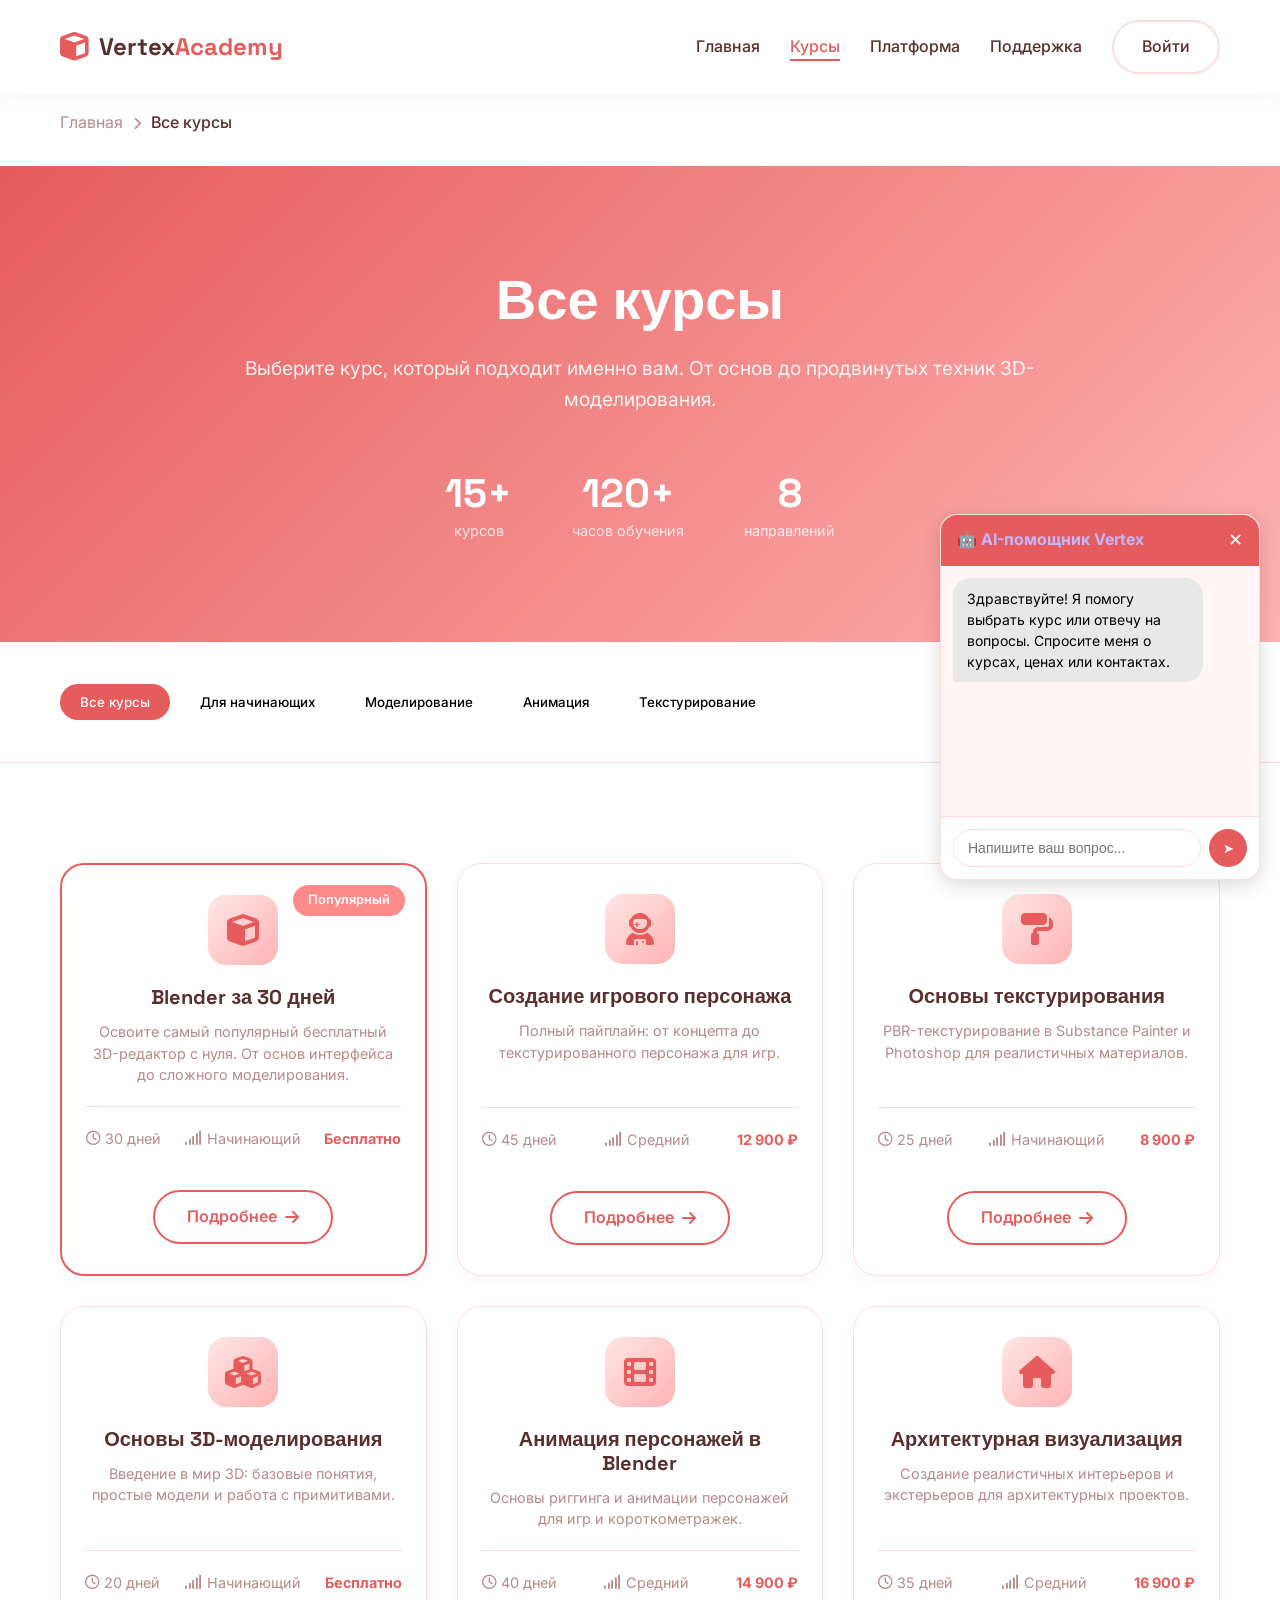
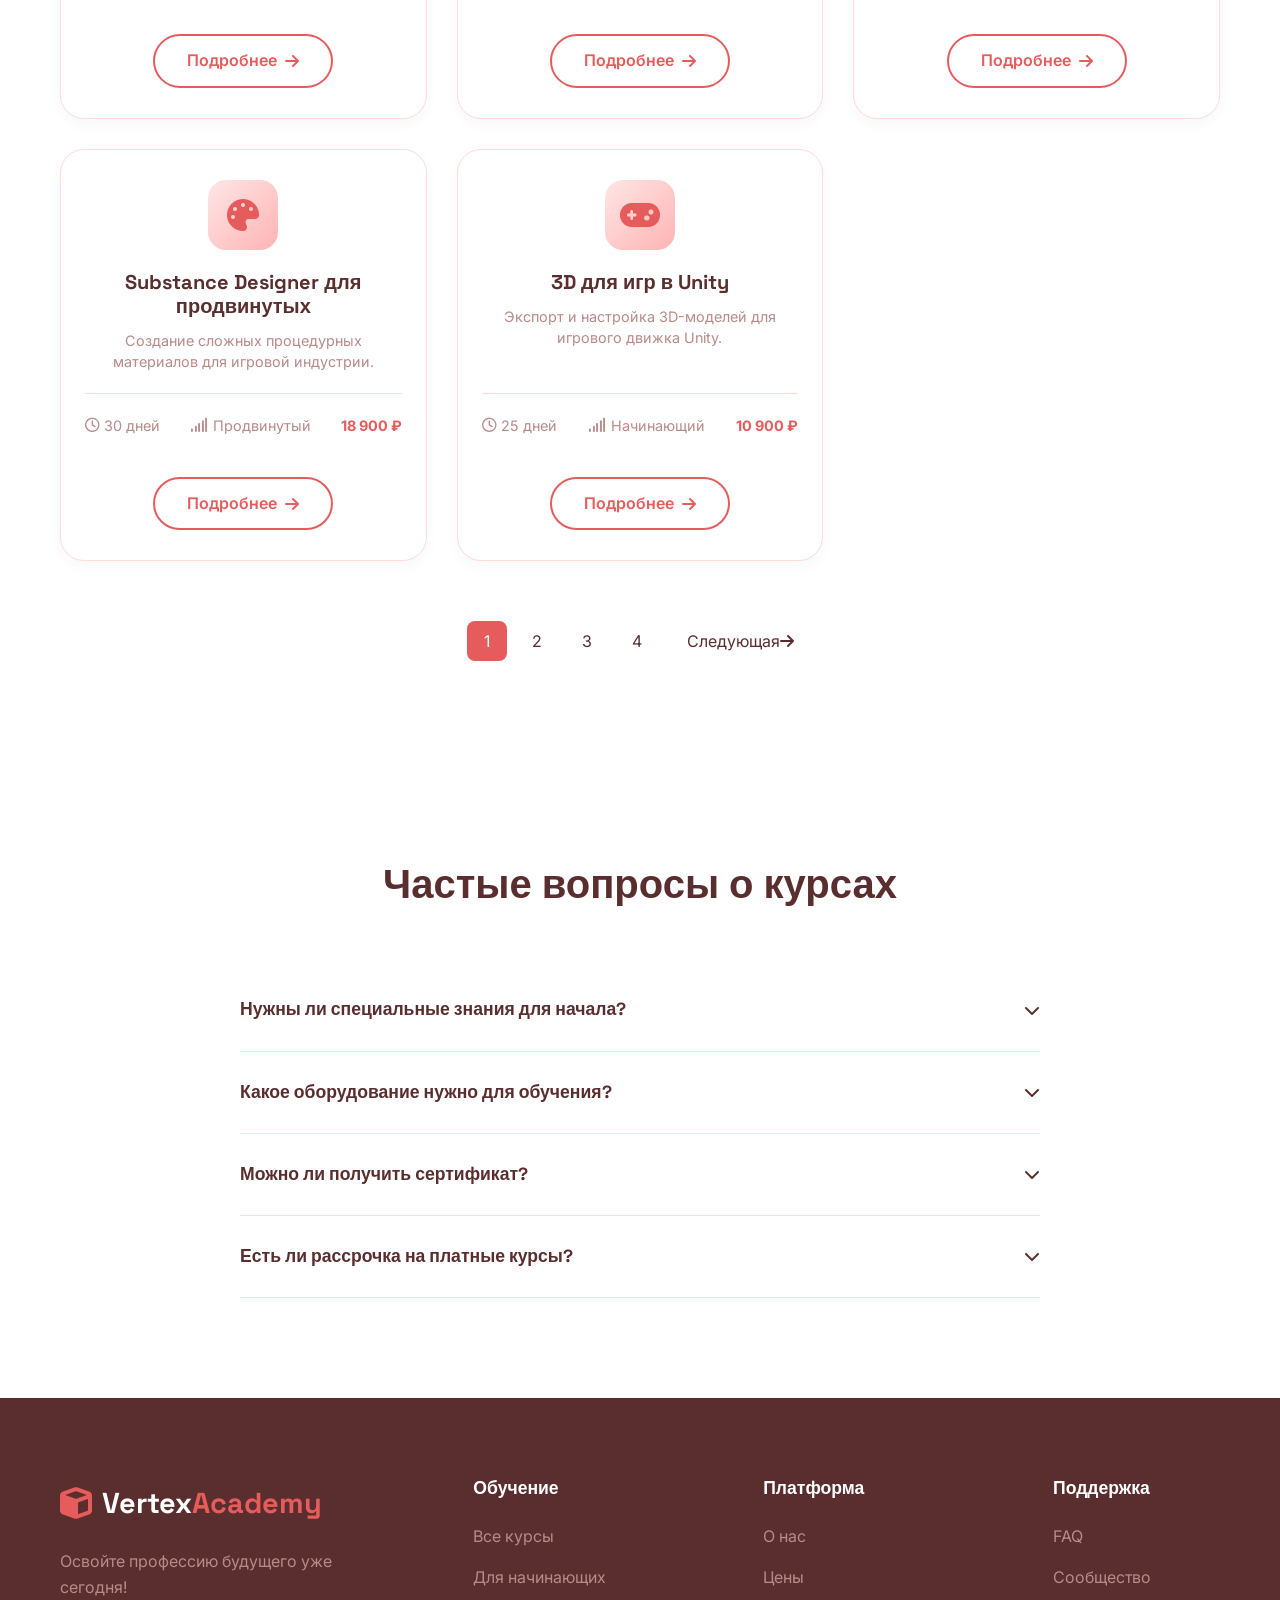
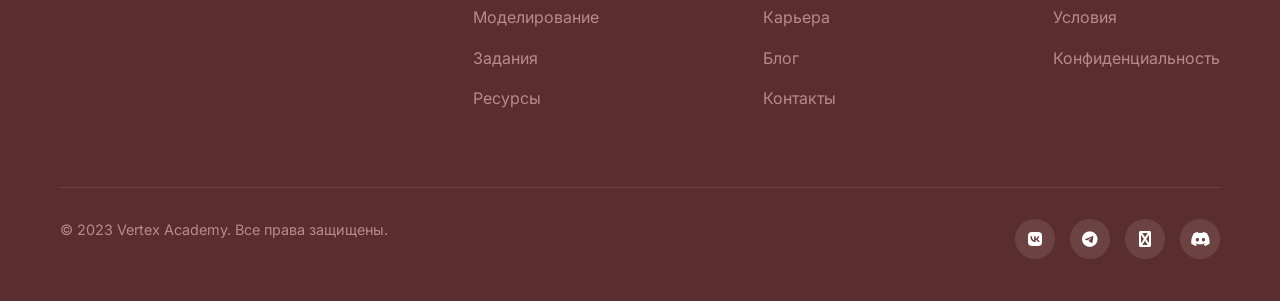
==== commit 749644c3: "Update courses.html" ====
--- a/courses.html
+++ b/courses.html
@@ -335,10 +335,10 @@
             <div class="footer-bottom">
                 <p class="copyright">&copy; 2023 Vertex Academy. Все права защищены.</p>
                 <div class="social-links">
-                    <a href="#"><i class="fab fa-vk"></i></a>
-                    <a href="#"><i class="fab fa-telegram"></i></a>
-                    <a href="#"><i class="fab fa-youtube"></i></a>
-                    <a href="#"><i class="fab fa-discord"></i></a>
+                    <a href="https://vk.com/club238417916"><i class="fab fa-vk"></i></a>
+                    <a href="https://t.me/Vertex_Academyy"><i class="fab fa-telegram"></i></a>
+                    <a href="forum.html"><i class="fab fa-comments"></i></a>
+                    <a href="https://discord.gg/pwMGwv8s"><i class="fab fa-discord"></i></a>
                 </div>
             </div>
         </div>
@@ -560,4 +560,4 @@
 });
 </script>
 </body>
-</html>+</html>
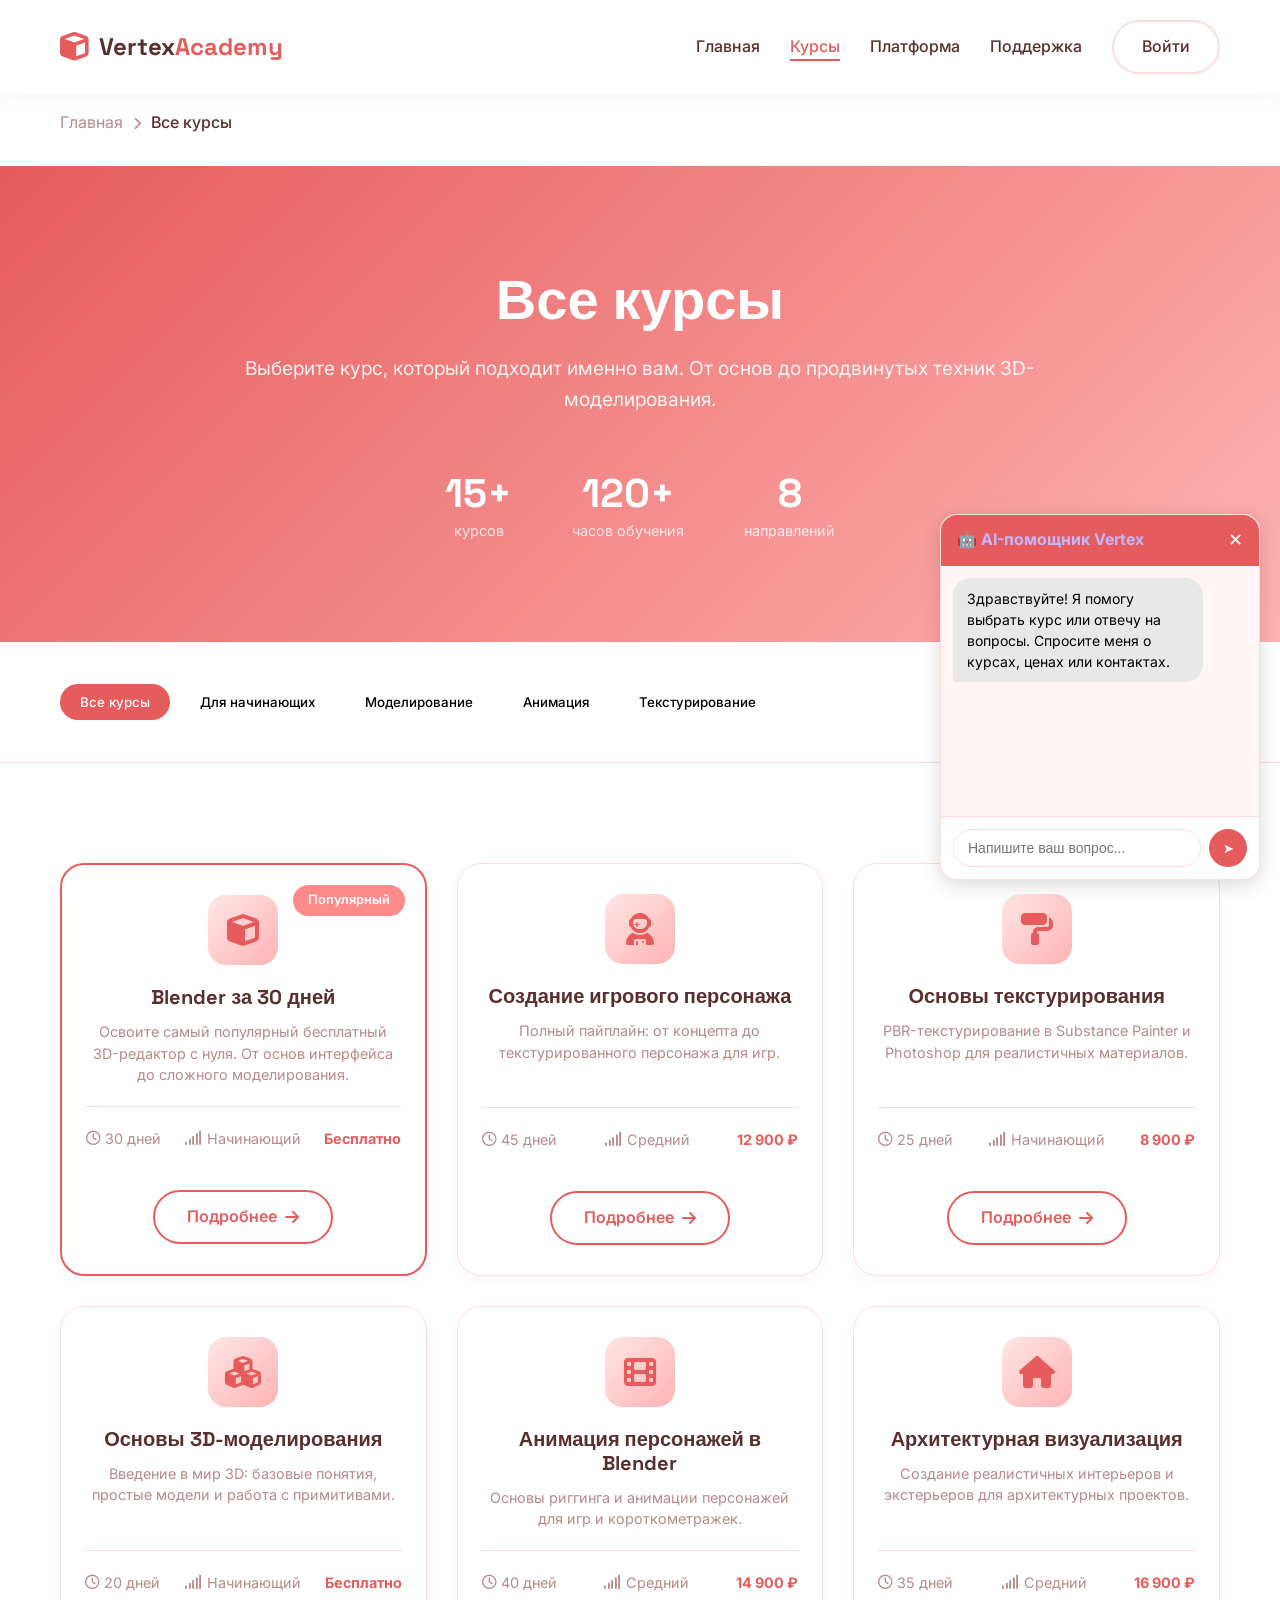
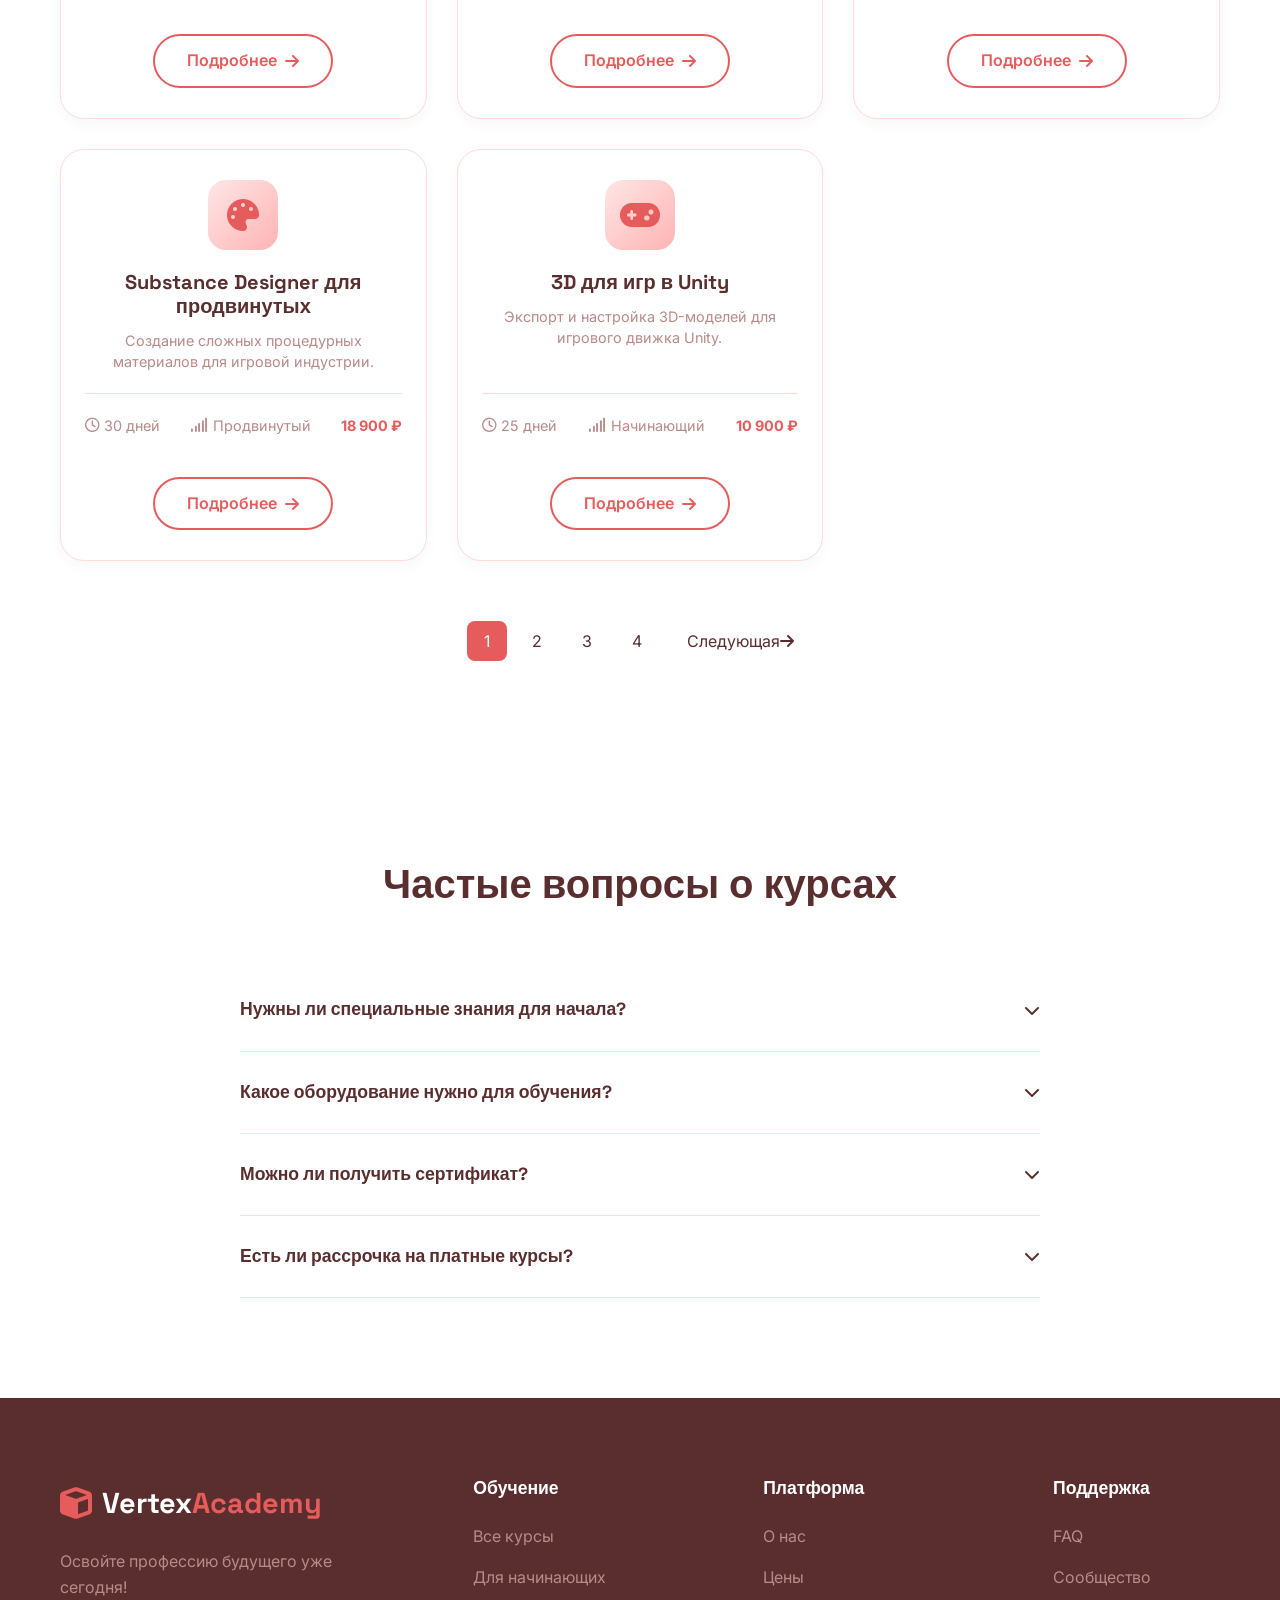
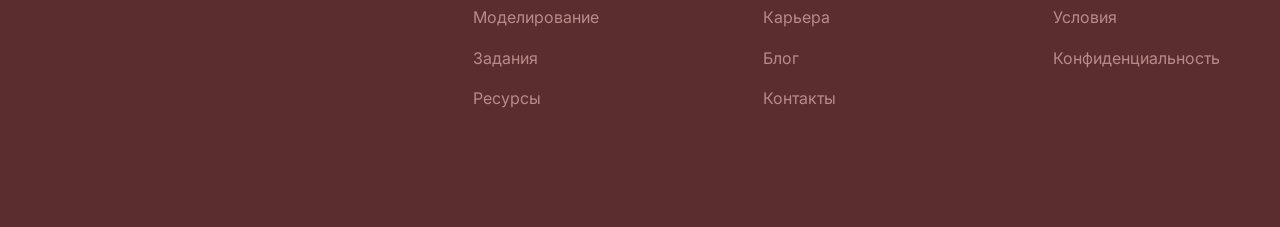
==== commit 9530b979: "Update courses.html" ====
--- a/courses.html
+++ b/courses.html
@@ -286,7 +286,7 @@
     </section>
 
     <!-- Футер -->
-    <footer class="footer">
+    <footer class="footer" id="platform">
         <div class="container">
             <div class="footer-content">
                 <div class="footer-logo">
@@ -302,10 +302,10 @@
                         <h4 class="footer-title">Обучение</h4>
                         <ul class="footer-list">
                             <li><a href="courses.html">Все курсы</a></li>
-                            <li><a href="#beginner">Для начинающих</a></li>
-                            <li><a href="#modeling">Моделирование</a></li>
-                            <li><a href="platform.html#tasks">Задания</a></li>
-                            <li><a href="platform.html#resources">Ресурсы</a></li>
+                            <li><a href="courses.html">Для начинающих</a></li>
+                            <li><a href="courses.html">Моделирование</a></li>
+                            <li><a href="platform.html">Задания</a></li>
+                            <li><a href="platform.html">Ресурсы</a></li>
                         </ul>
                     </div>
                     
@@ -313,10 +313,10 @@
                         <h4 class="footer-title">Платформа</h4>
                         <ul class="footer-list">
                             <li><a href="platform.html">О нас</a></li>
-                            <li><a href="platform.html#pricing">Цены</a></li>
-                            <li><a href="platform.html#career">Карьера</a></li>
-                            <li><a href="platform.html#blog">Блог</a></li>
-                            <li><a href="platform.html#contacts">Контакты</a></li>
+                            <li><a href="platform.html">Цены</a></li>
+                            <li><a href="platform.html">Карьера</a></li>
+                            <li><a href="platform.html">Блог</a></li>
+                            <li><a href="platform.html">Контакты</a></li>
                         </ul>
                     </div>
                     
@@ -324,25 +324,13 @@
                         <h4 class="footer-title">Поддержка</h4>
                         <ul class="footer-list">
                             <li><a href="support.html">FAQ</a></li>
-                            <li><a href="support.html#community">Сообщество</a></li>
-                            <li><a href="support.html#terms">Условия</a></li>
-                            <li><a href="support.html#privacy">Конфиденциальность</a></li>
+                            <li><a href="support.html">Сообщество</a></li>
+                            <li><a href="support.html">Условия</a></li>
+                            <li><a href="support.html">Конфиденциальность</a></li>
                         </ul>
                     </div>
                 </div>
             </div>
-            
-            <div class="footer-bottom">
-                <p class="copyright">&copy; 2023 Vertex Academy. Все права защищены.</p>
-                <div class="social-links">
-                    <a href="https://vk.com/club238417916"><i class="fab fa-vk"></i></a>
-                    <a href="https://t.me/Vertex_Academyy"><i class="fab fa-telegram"></i></a>
-                    <a href="forum.html"><i class="fab fa-comments"></i></a>
-                    <a href="https://discord.gg/pwMGwv8s"><i class="fab fa-discord"></i></a>
-                </div>
-            </div>
-        </div>
-    </footer>
 
     <!-- JavaScript -->
     <script src="js/main.js"></script>
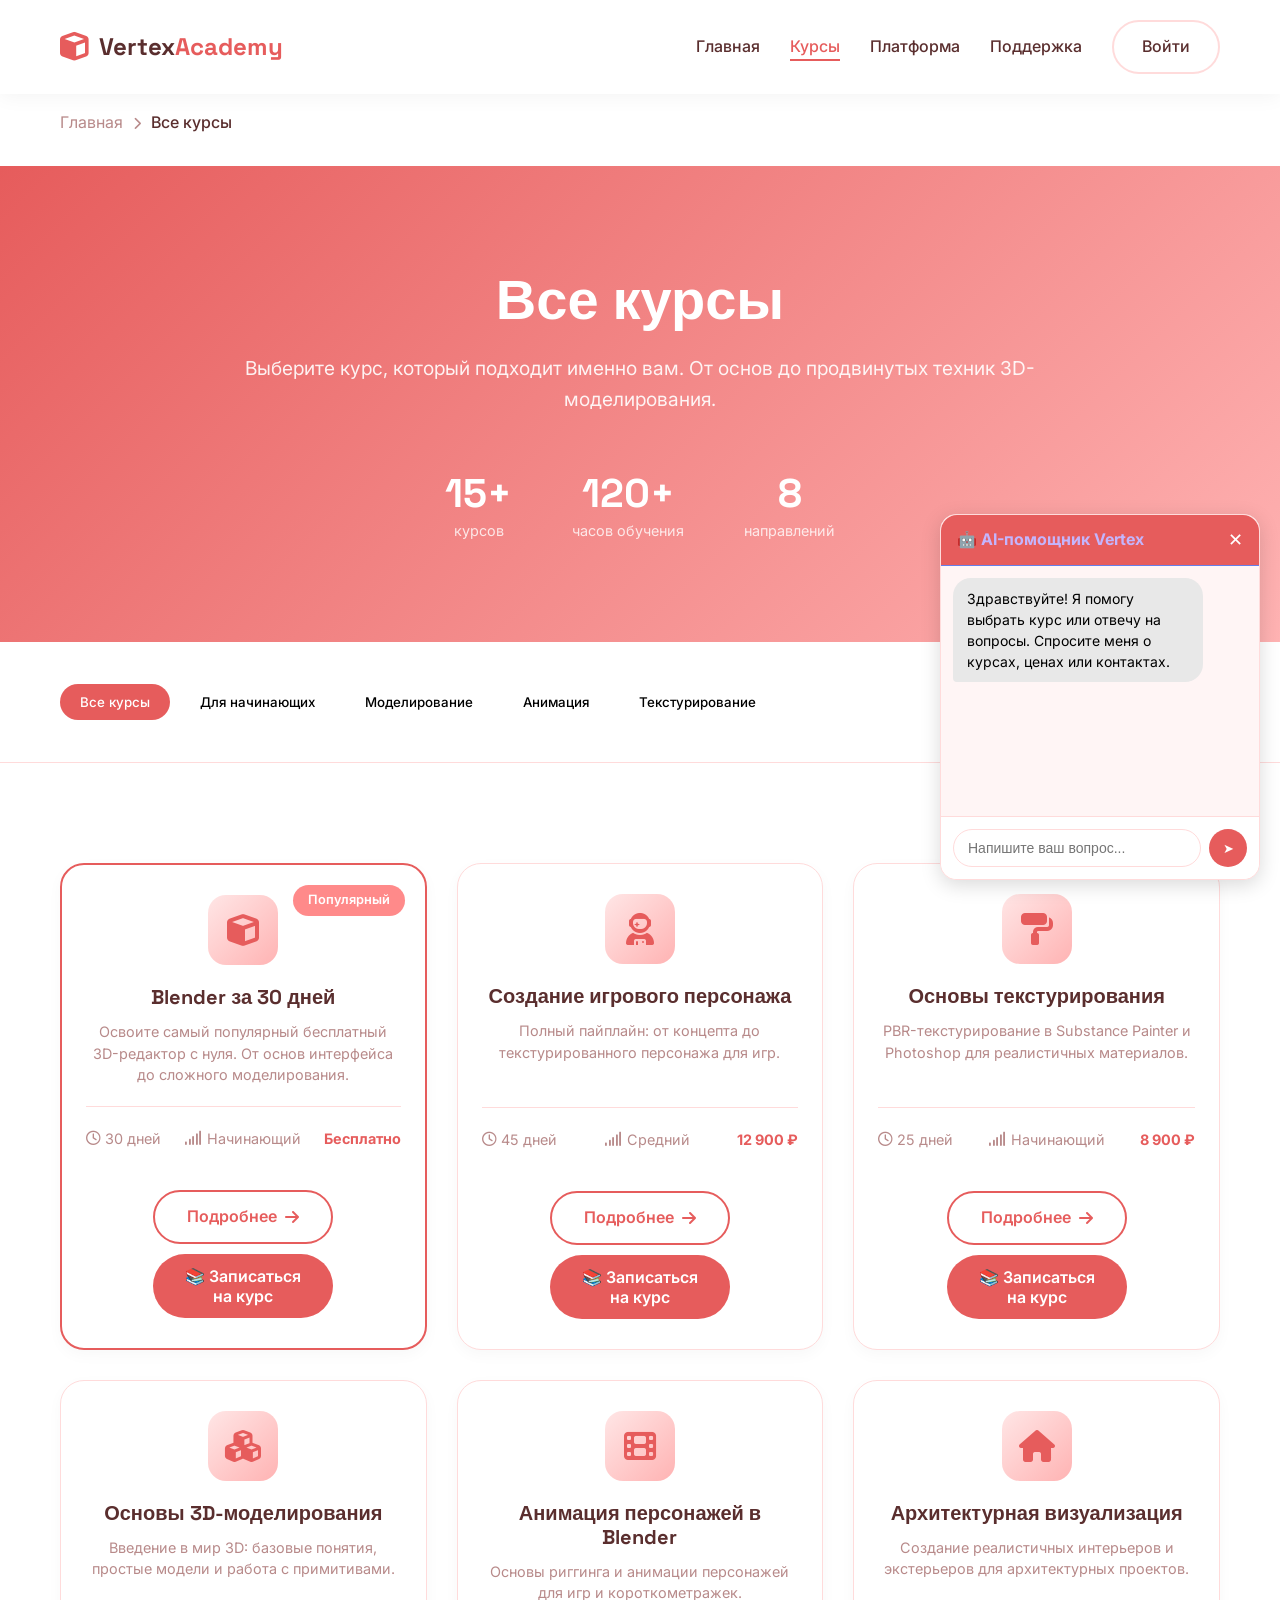
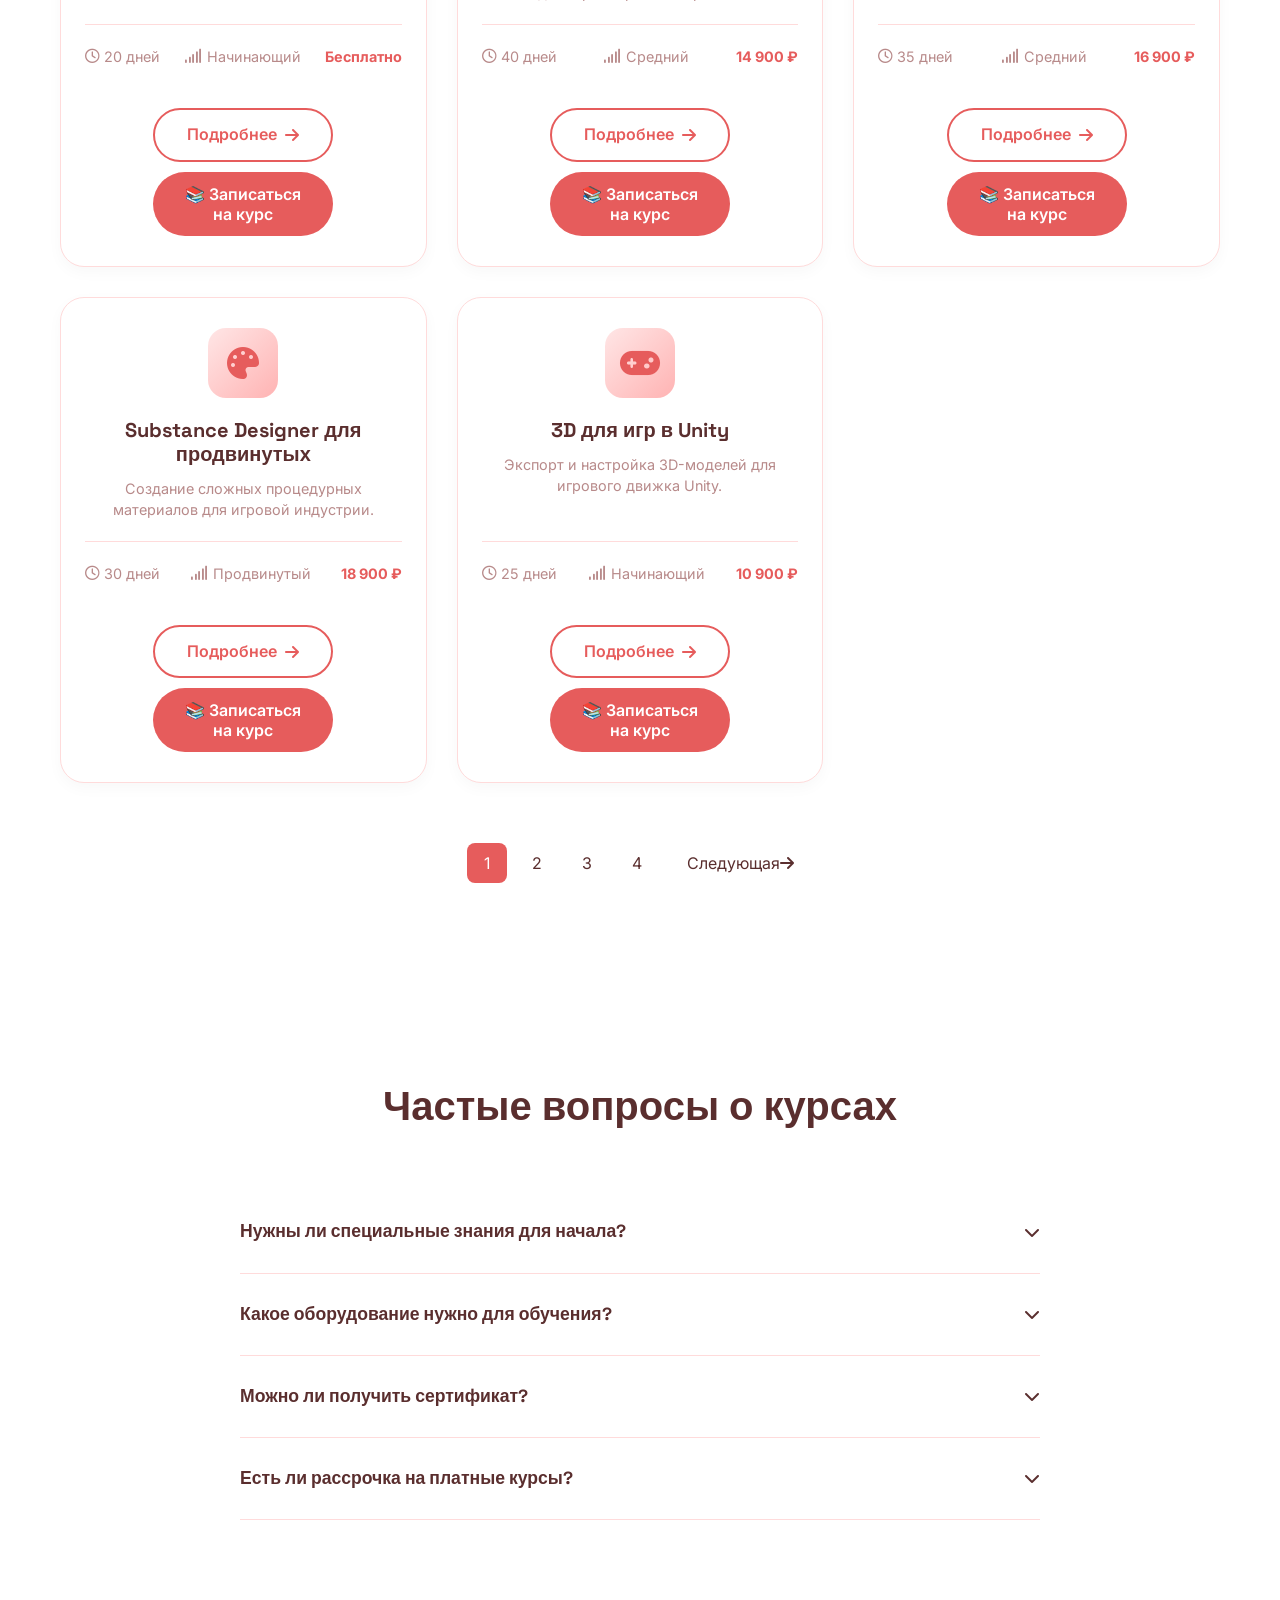
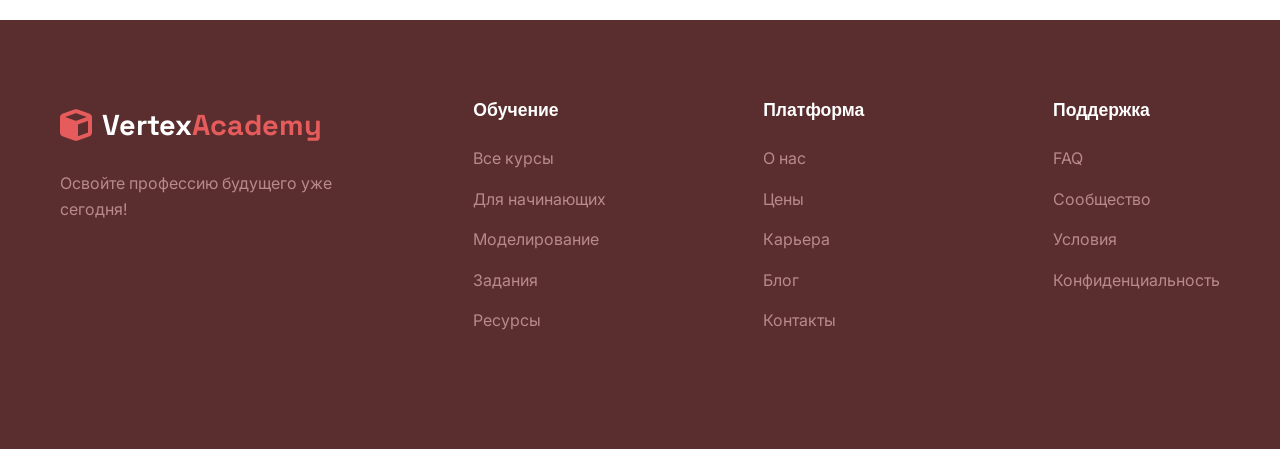
==== commit 4c6ae5e8: "Update courses.html" ====
--- a/courses.html
+++ b/courses.html
@@ -117,7 +117,8 @@
                         <span class="course-level"><i class="fas fa-signal"></i> Начинающий</span>
                         <span class="course-price">Бесплатно</span>
                     </div>
-                    <a href="course-blender.html" class="btn btn-secondary">Подробнее <i class="fas fa-arrow-right"></i></a>
+                   <a href="learn.html?courseId=1" class="btn btn-secondary">Подробнее <i class="fas fa-arrow-right"></i></a>
+                   <button class="btn btn-primary enroll-btn" data-course-id="1" style="margin-top:10px;">📚 Записаться на курс</button>
                 </div>
                 
                 <!-- Курс 2 -->
@@ -132,7 +133,8 @@
                         <span class="course-level"><i class="fas fa-signal"></i> Средний</span>
                         <span class="course-price">12 900 ₽</span>
                     </div>
-                    <a href="course-character.html" class="btn btn-secondary">Подробнее <i class="fas fa-arrow-right"></i></a>
+                    <a href="learn.html?courseId=1" class="btn btn-secondary">Подробнее <i class="fas fa-arrow-right"></i></a>
+                <button class="btn btn-primary enroll-btn" data-course-id="2" style="margin-top:10px;">📚 Записаться на курс</button>
                 </div>
                 
                 <!-- Курс 3 -->
@@ -147,7 +149,8 @@
                         <span class="course-level"><i class="fas fa-signal"></i> Начинающий</span>
                         <span class="course-price">8 900 ₽</span>
                     </div>
-                    <a href="course-texturing.html" class="btn btn-secondary">Подробнее <i class="fas fa-arrow-right"></i></a>
+                   <a href="learn.html?courseId=1" class="btn btn-secondary">Подробнее <i class="fas fa-arrow-right"></i></a>
+                    <button class="btn btn-primary enroll-btn" data-course-id="3" style="margin-top:10px;">📚 Записаться на курс</button>
                 </div>
                 
                 <!-- Курс 4 -->
@@ -162,7 +165,8 @@
                         <span class="course-level"><i class="fas fa-signal"></i> Начинающий</span>
                         <span class="course-price">Бесплатно</span>
                     </div>
-                    <a href="course-basics.html" class="btn btn-secondary">Подробнее <i class="fas fa-arrow-right"></i></a>
+                    <a href="learn.html?courseId=1" class="btn btn-secondary">Подробнее <i class="fas fa-arrow-right"></i></a>
+                    <button class="btn btn-primary enroll-btn" data-course-id="4" style="margin-top:10px;">📚 Записаться на курс</button>
                 </div>
                 
                 <!-- Курс 5 -->
@@ -177,7 +181,8 @@
                         <span class="course-level"><i class="fas fa-signal"></i> Средний</span>
                         <span class="course-price">14 900 ₽</span>
                     </div>
-                    <a href="course-animation.html" class="btn btn-secondary">Подробнее <i class="fas fa-arrow-right"></i></a>
+                    <a href="learn.html?courseId=1" class="btn btn-secondary">Подробнее <i class="fas fa-arrow-right"></i></a>
+                    <button class="btn btn-primary enroll-btn" data-course-id="5" style="margin-top:10px;">📚 Записаться на курс</button>
                 </div>
                 
                 <!-- Курс 6 -->
@@ -192,7 +197,8 @@
                         <span class="course-level"><i class="fas fa-signal"></i> Средний</span>
                         <span class="course-price">16 900 ₽</span>
                     </div>
-                    <a href="course-archviz.html" class="btn btn-secondary">Подробнее <i class="fas fa-arrow-right"></i></a>
+                    <a href="learn.html?courseId=1" class="btn btn-secondary">Подробнее <i class="fas fa-arrow-right"></i></a>
+                    <button class="btn btn-primary enroll-btn" data-course-id="6" style="margin-top:10px;">📚 Записаться на курс</button>
                 </div>
                 
                 <!-- Курс 7 -->
@@ -207,7 +213,8 @@
                         <span class="course-level"><i class="fas fa-signal"></i> Продвинутый</span>
                         <span class="course-price">18 900 ₽</span>
                     </div>
-                    <a href="course-substance.html" class="btn btn-secondary">Подробнее <i class="fas fa-arrow-right"></i></a>
+                    <a href="learn.html?courseId=1" class="btn btn-secondary">Подробнее <i class="fas fa-arrow-right"></i></a>
+                    <button class="btn btn-primary enroll-btn" data-course-id="7" style="margin-top:10px;">📚 Записаться на курс</button>
                 </div>
                 
                 <!-- Курс 8 -->
@@ -222,7 +229,8 @@
                         <span class="course-level"><i class="fas fa-signal"></i> Начинающий</span>
                         <span class="course-price">10 900 ₽</span>
                     </div>
-                    <a href="course-unity.html" class="btn btn-secondary">Подробнее <i class="fas fa-arrow-right"></i></a>
+                  <a href="learn.html?courseId=1" class="btn btn-secondary">Подробнее <i class="fas fa-arrow-right"></i></a>
+                    <button class="btn btn-primary enroll-btn" data-course-id="8" style="margin-top:10px;">📚 Записаться на курс</button>
                 </div>
             </div>
             
@@ -546,6 +554,51 @@
         if (e.key === 'Enter') askAI();
     });
 });
+
+    // Добавьте этот код в существующий <script> в конце courses.html
+
+// Обработчики для кнопок "Записаться на курс"
+document.querySelectorAll('.enroll-btn').forEach(btn => {
+    btn.addEventListener('click', async (e) => {
+        const userId = sessionStorage.getItem('userId');
+        
+        if (!userId) {
+            if (confirm('Нужно войти в аккаунт. Перейти на страницу входа?')) {
+                window.location.href = 'login.html';
+            }
+            return;
+        }
+        
+        const courseId = parseInt(btn.dataset.courseId);
+        const courseTitle = btn.closest('.course-card')?.querySelector('.course-title')?.textContent || 'Курс';
+        
+        try {
+            // Проверяем, не записан ли уже
+            const enrollments = await getEnrollmentsByUser(parseInt(userId));
+            if (enrollments.some(e => e.courseId === courseId)) {
+                alert('✅ Вы уже записаны на этот курс!');
+                return;
+            }
+            
+            // Записываем на курс
+            await addEnrollment({
+                userId: parseInt(userId),
+                courseId: courseId,
+                enrolledAt: new Date().toISOString()
+            });
+            
+            alert(`✅ Вы успешно записаны на курс "${courseTitle}"!`);
+            
+            // Предлагаем перейти к обучению
+            if (confirm('Перейти к обучению?')) {
+                window.location.href = `learn.html?courseId=${courseId}`;
+            }
+        } catch(error) {
+            console.error('Ошибка:', error);
+            alert('Произошла ошибка при записи. Попробуйте позже.');
+        }
+    });
+});
 </script>
 </body>
 </html>
